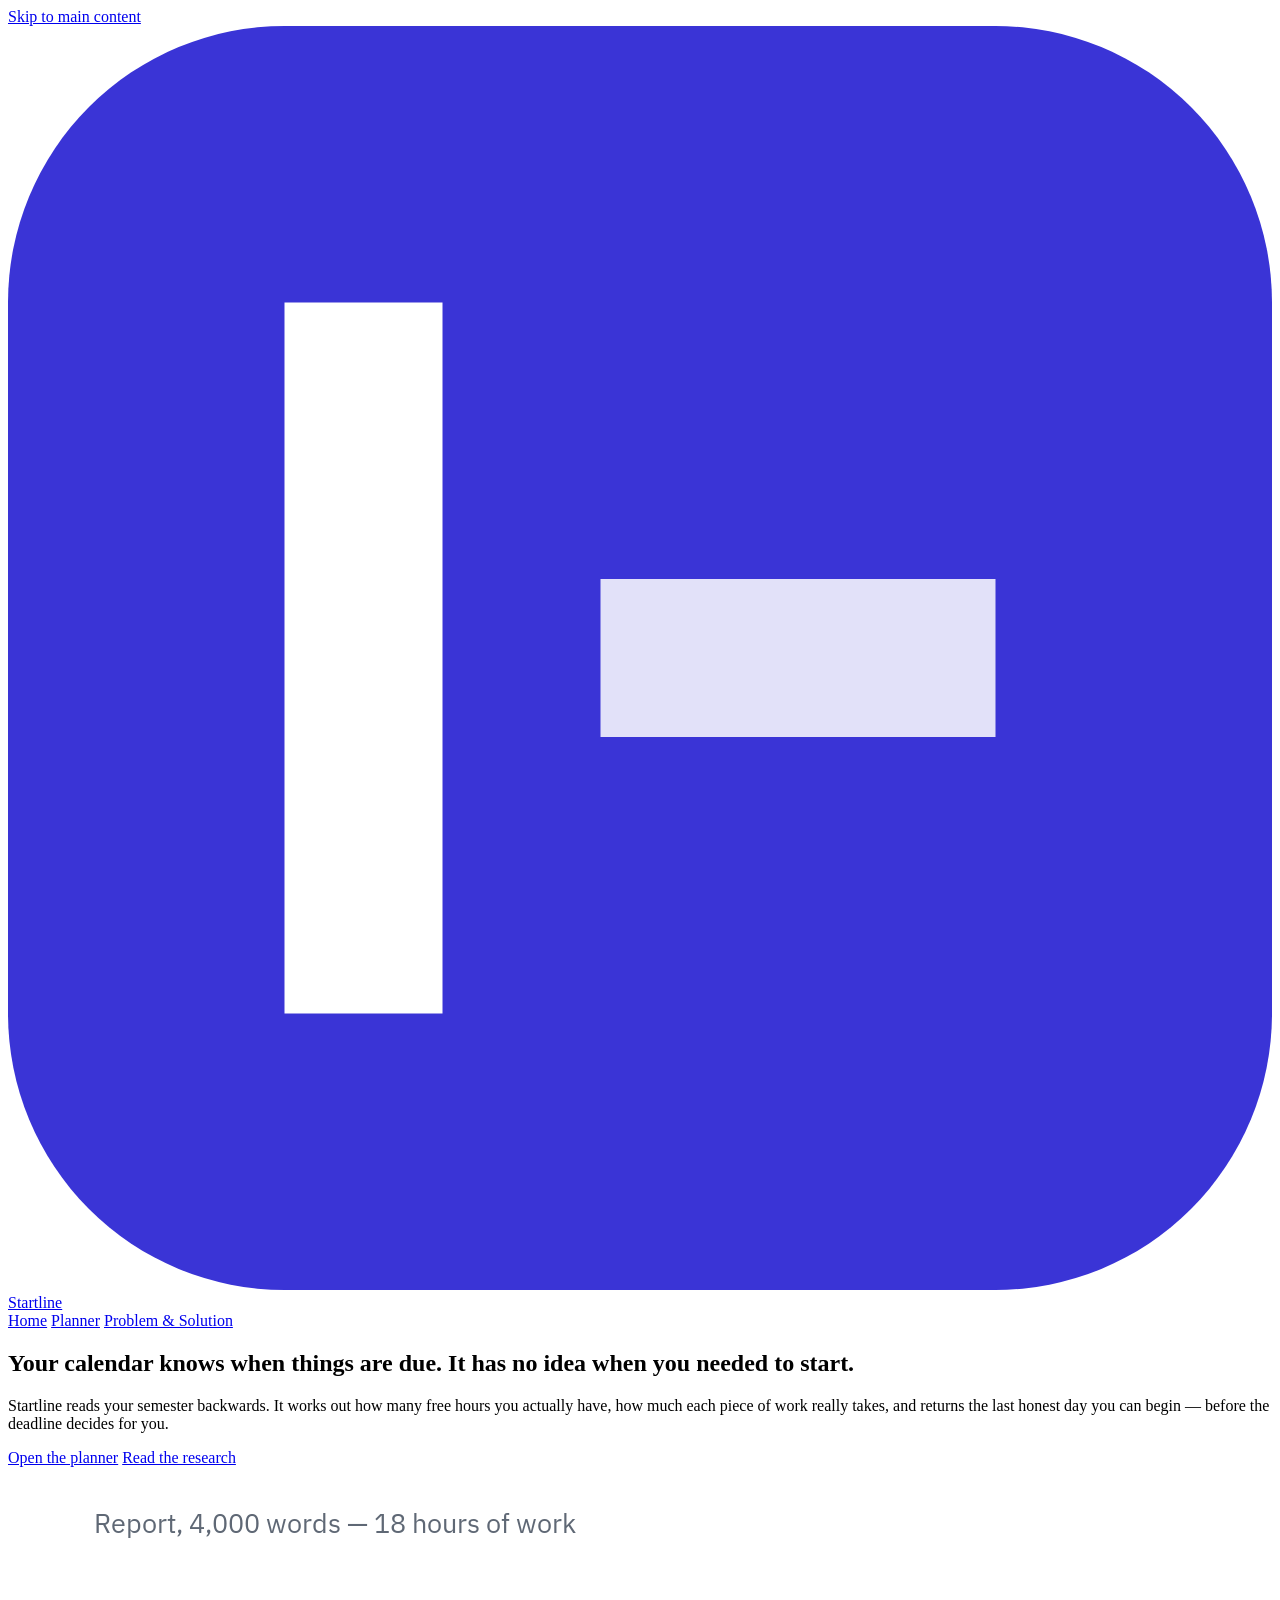
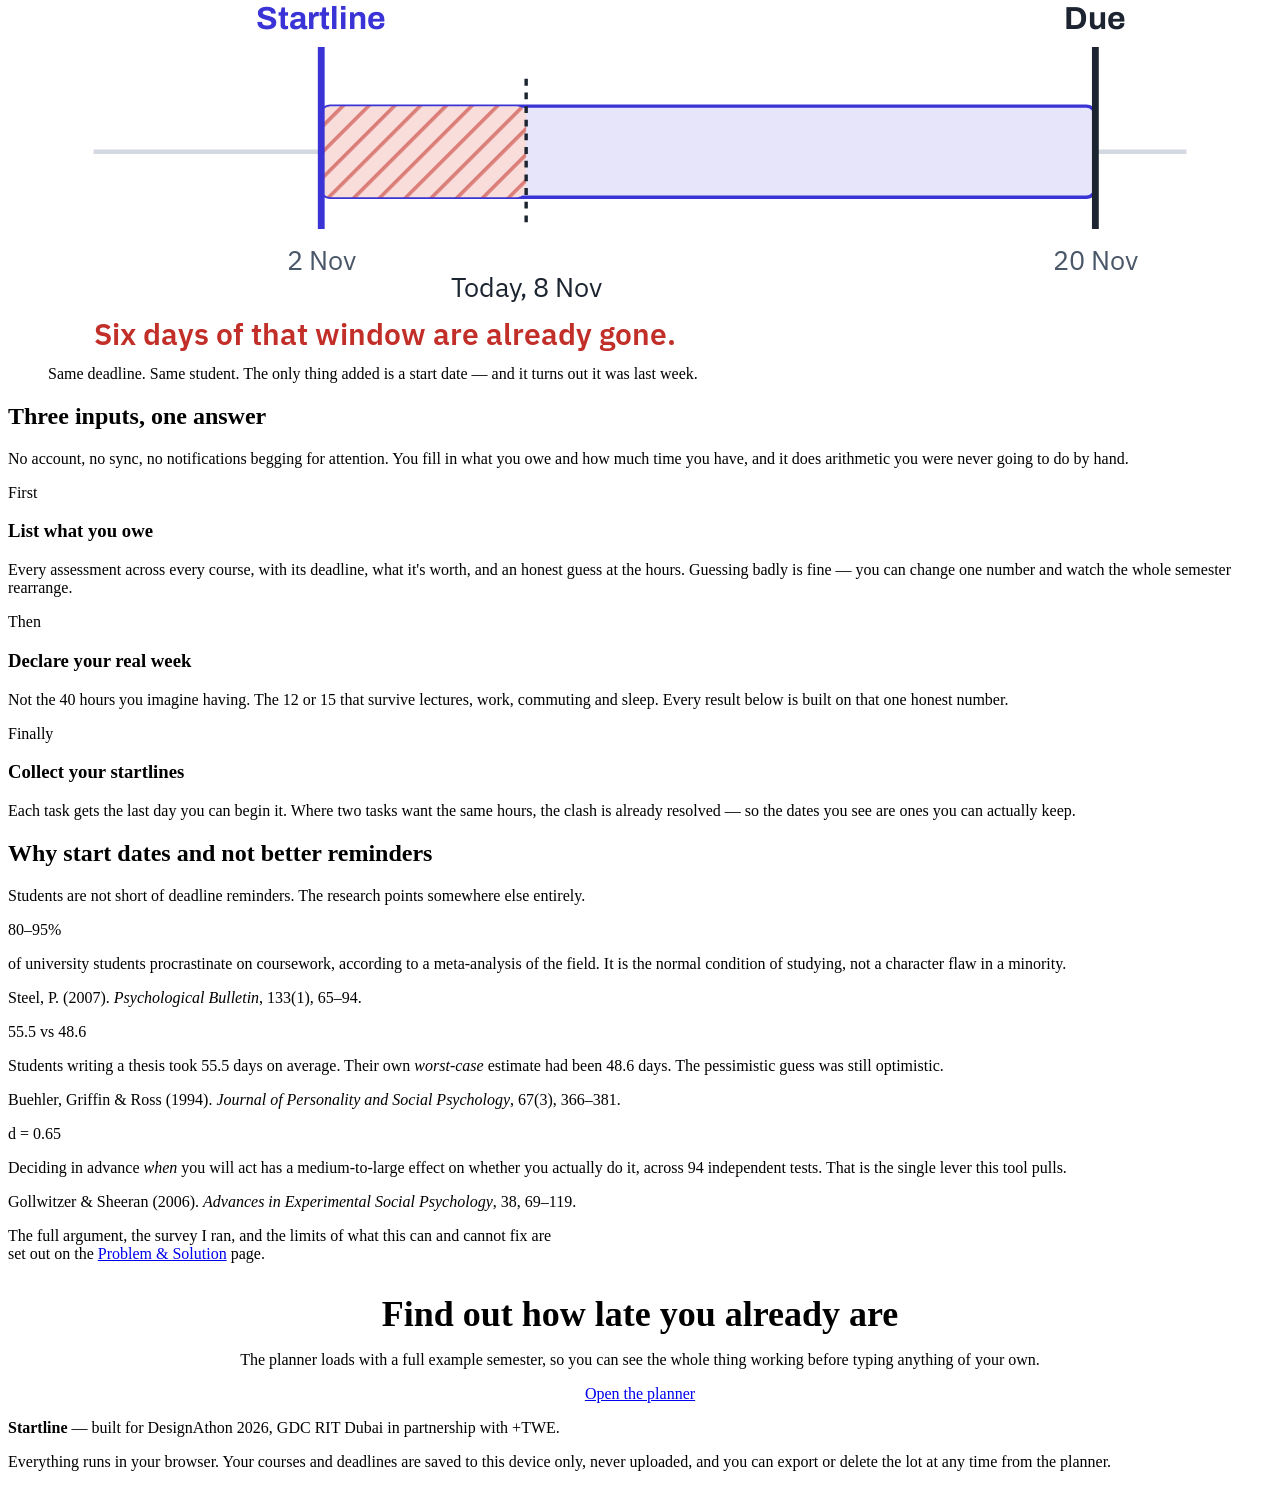
==== index.html @ d1c69fd6 "Startline: Designathon 2026 Submission" ====
<!DOCTYPE html>
<html lang="en">
<head>
<meta charset="utf-8">
<meta name="viewport" content="width=device-width, initial-scale=1">
<title>Startline — see when you need to start, not just when it's due</title>
<meta name="description" content="Startline works backwards from every deadline in your semester and tells you the last honest day you can begin each piece of work.">
<link rel="preconnect" href="https://fonts.googleapis.com">
<link rel="preconnect" href="https://fonts.gstatic.com" crossorigin>
<link href="https://fonts.googleapis.com/css2?family=Archivo:wght@600;700;800&family=IBM+Plex+Sans:wght@400;500;600&display=swap" rel="stylesheet">
<link rel="stylesheet" href="assets/styles.css">
<link rel="icon" href="data:image/svg+xml,<svg xmlns='http://www.w3.org/2000/svg' viewBox='0 0 32 32'><rect width='32' height='32' rx='7' fill='%233A34D6'/><rect x='7' y='7' width='4' height='18' fill='white'/><rect x='15' y='14' width='10' height='4' fill='white' opacity='.85'/></svg>">
</head>
<body>
<a class="skip" href="#main">Skip to main content</a>

<header class="masthead">
  <div class="wrap masthead-in">
    <a class="brand" href="index.html">
      <svg class="brand-mark" viewBox="0 0 32 32" aria-hidden="true">
        <rect width="32" height="32" rx="7" fill="#3A34D6"/>
        <rect x="7" y="7" width="4" height="18" fill="#fff"/>
        <rect x="15" y="14" width="10" height="4" fill="#fff" opacity=".85"/>
      </svg>
      Startline
    </a>
    <nav class="nav" aria-label="Main">
      <a href="index.html" aria-current="page">Home</a>
      <a href="planner.html">Planner</a>
      <a href="problem-solution.html">Problem &amp; Solution</a>
    </nav>
  </div>
</header>

<main id="main">

  <section class="hero">
    <div class="wrap hero-grid">
      <div>
        <h1>Your calendar knows when things are due. It has no idea when you needed to start.</h1>
        <p class="hero-sub">Startline reads your semester backwards. It works out how many free hours you actually have, how much each piece of work really takes, and returns the last honest day you can begin — before the deadline decides for you.</p>
        <div class="btn-row">
          <a class="btn btn-primary" href="planner.html">Open the planner</a>
          <a class="btn" href="problem-solution.html">Read the research</a>
        </div>
      </div>

      <figure class="hero-art">
        <svg viewBox="0 0 520 210" role="img" aria-labelledby="heroTitle heroDesc" style="width:100%;height:auto">
          <title id="heroTitle">A deadline with its startline marked six days in the past</title>
          <desc id="heroDesc">A 4,000 word report is due on 20 November. It needs 18 hours of work. At 7 free hours a week, the student needed to begin on 2 November. Today is 8 November, so the start date passed six days ago.</desc>

          <text x="20" y="22" font-family="IBM Plex Sans, sans-serif" font-size="12" fill="#5F6875">Report, 4,000 words — 18 hours of work</text>

          <!-- baseline -->
          <line x1="20" y1="118" x2="500" y2="118" stroke="#D3D9E0" stroke-width="2"/>

          <!-- work window -->
          <rect id="win" x="120" y="98" width="340" height="40" rx="4"
                fill="#E6E5FA" stroke="#3A34D6" stroke-width="1.5"/>
          <rect x="120" y="98" width="90" height="40" rx="4"
                fill="url(#hatch)" stroke="none"/>
          <defs>
            <pattern id="hatch" width="8" height="8" patternTransform="rotate(45)" patternUnits="userSpaceOnUse">
              <rect width="8" height="8" fill="#F8DDDB"/>
              <line x1="0" y1="0" x2="0" y2="8" stroke="#C22E28" stroke-width="3.2" opacity=".55"/>
            </pattern>
          </defs>

          <!-- startline marker -->
          <g id="startMark">
            <line x1="120" y1="72" x2="120" y2="152" stroke="#3A34D6" stroke-width="3"/>
            <text x="120" y="64" text-anchor="middle" font-family="Archivo, sans-serif" font-weight="700" font-size="14" fill="#3A34D6">Startline</text>
            <text x="120" y="170" text-anchor="middle" font-family="IBM Plex Sans, sans-serif" font-size="12" fill="#4A5768">2 Nov</text>
          </g>

          <!-- today -->
          <line x1="210" y1="86" x2="210" y2="150" stroke="#1B2430" stroke-width="1.5" stroke-dasharray="3 3"/>
          <text x="210" y="182" text-anchor="middle" font-family="IBM Plex Sans, sans-serif" font-size="12" fill="#1B2430">Today, 8 Nov</text>

          <!-- deadline -->
          <line x1="460" y1="72" x2="460" y2="152" stroke="#1B2430" stroke-width="3"/>
          <text x="460" y="64" text-anchor="middle" font-family="Archivo, sans-serif" font-weight="700" font-size="14" fill="#1B2430">Due</text>
          <text x="460" y="170" text-anchor="middle" font-family="IBM Plex Sans, sans-serif" font-size="12" fill="#4A5768">20 Nov</text>

          <!-- verdict -->
          <text x="20" y="203" font-family="IBM Plex Sans, sans-serif" font-size="13" font-weight="600" fill="#C22E28">Six days of that window are already gone.</text>
        </svg>
        <figcaption>Same deadline. Same student. The only thing added is a start date — and it turns out it was last week.</figcaption>
      </figure>
    </div>
  </section>

  <section class="section" style="background:var(--surface);border-block:1px solid var(--line)">
    <div class="wrap">
      <div class="section-head">
        <h2>Three inputs, one answer</h2>
        <p>No account, no sync, no notifications begging for attention. You fill in what you owe and how much time you have, and it does arithmetic you were never going to do by hand.</p>
      </div>
      <div class="beats">
        <div class="beat">
          <span class="beat-step">First</span>
          <h3>List what you owe</h3>
          <p>Every assessment across every course, with its deadline, what it's worth, and an honest guess at the hours. Guessing badly is fine — you can change one number and watch the whole semester rearrange.</p>
        </div>
        <div class="beat">
          <span class="beat-step">Then</span>
          <h3>Declare your real week</h3>
          <p>Not the 40 hours you imagine having. The 12 or 15 that survive lectures, work, commuting and sleep. Every result below is built on that one honest number.</p>
        </div>
        <div class="beat">
          <span class="beat-step">Finally</span>
          <h3>Collect your startlines</h3>
          <p>Each task gets the last day you can begin it. Where two tasks want the same hours, the clash is already resolved — so the dates you see are ones you can actually keep.</p>
        </div>
      </div>
    </div>
  </section>

  <section class="section">
    <div class="wrap">
      <div class="section-head">
        <h2>Why start dates and not better reminders</h2>
        <p>Students are not short of deadline reminders. The research points somewhere else entirely.</p>
      </div>
      <div class="ev">
        <div class="ev-item">
          <span class="ev-fig">80&ndash;95%</span>
          <p>of university students procrastinate on coursework, according to a meta-analysis of the field. It is the normal condition of studying, not a character flaw in a minority.</p>
          <p class="ev-src">Steel, P. (2007). <i>Psychological Bulletin</i>, 133(1), 65&ndash;94.</p>
        </div>
        <div class="ev-item">
          <span class="ev-fig">55.5 vs 48.6</span>
          <p>Students writing a thesis took 55.5 days on average. Their own <i>worst-case</i> estimate had been 48.6 days. The pessimistic guess was still optimistic.</p>
          <p class="ev-src">Buehler, Griffin &amp; Ross (1994). <i>Journal of Personality and Social Psychology</i>, 67(3), 366&ndash;381.</p>
        </div>
        <div class="ev-item">
          <span class="ev-fig">d&nbsp;=&nbsp;0.65</span>
          <p>Deciding in advance <i>when</i> you will act has a medium-to-large effect on whether you actually do it, across 94 independent tests. That is the single lever this tool pulls.</p>
          <p class="ev-src">Gollwitzer &amp; Sheeran (2006). <i>Advances in Experimental Social Psychology</i>, 38, 69&ndash;119.</p>
        </div>
      </div>
      <p class="small muted" style="margin-top:var(--sp-4);max-width:68ch">The full argument, the survey I ran, and the limits of what this can and cannot fix are set out on the <a href="problem-solution.html">Problem &amp; Solution</a> page.</p>
    </div>
  </section>

  <section class="section" style="background:var(--surface);border-top:1px solid var(--line)">
    <div class="wrap-narrow" style="text-align:center">
      <h2 style="font-size:clamp(26px,3.4vw,36px);margin-bottom:var(--sp-3)">Find out how late you already are</h2>
      <p class="muted" style="margin-inline:auto">The planner loads with a full example semester, so you can see the whole thing working before typing anything of your own.</p>
      <div class="btn-row" style="justify-content:center">
        <a class="btn btn-primary" href="planner.html">Open the planner</a>
      </div>
    </div>
  </section>

</main>

<footer class="foot">
  <div class="wrap">
    <p><strong>Startline</strong> — built for DesignAthon 2026, GDC RIT Dubai in partnership with +TWE.</p>
    <p>Everything runs in your browser. Your courses and deadlines are saved to this device only, never uploaded, and you can export or delete the lot at any time from the planner.</p>
  </div>
</footer>

<script>
  // One orchestrated motion on load: the startline slides out from under the
  // deadline to where it actually falls, so the gap is something you watch
  // open rather than something you're told about. Skipped entirely for anyone
  // who has asked for reduced motion.
  (function () {
    var reduce = window.matchMedia('(prefers-reduced-motion: reduce)');
    if (reduce.matches) return;
    var mark = document.getElementById('startMark');
    var win = document.getElementById('win');
    if (!mark || !win) return;
    mark.style.transform = 'translateX(340px)';
    win.setAttribute('width', '0');
    win.setAttribute('x', '460');
    requestAnimationFrame(function () {
      setTimeout(function () {
        mark.style.transition = 'transform 900ms cubic-bezier(.22,.7,.3,1)';
        mark.style.transform = 'translateX(0)';
        win.style.transition = 'all 900ms cubic-bezier(.22,.7,.3,1)';
        win.setAttribute('width', '340');
        win.setAttribute('x', '120');
      }, 250);
    });
  })();
</script>
</body>
</html>
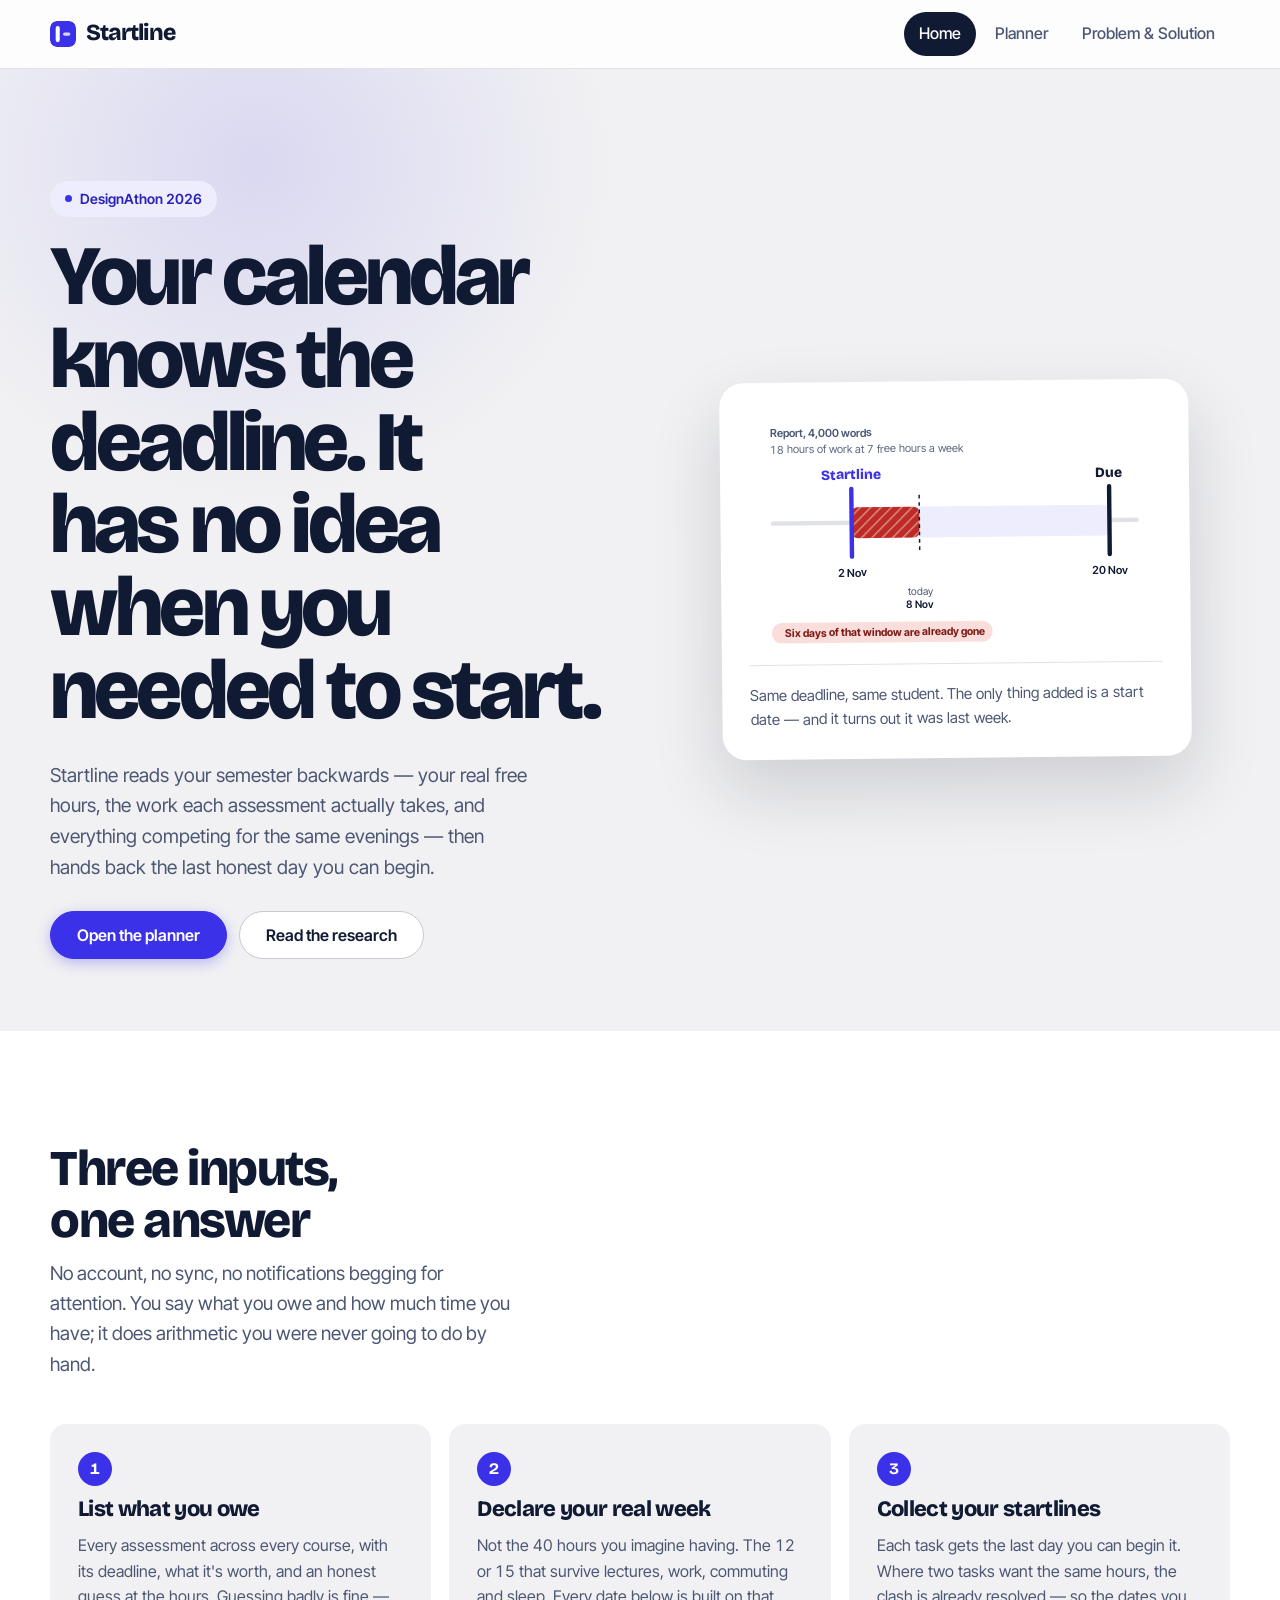
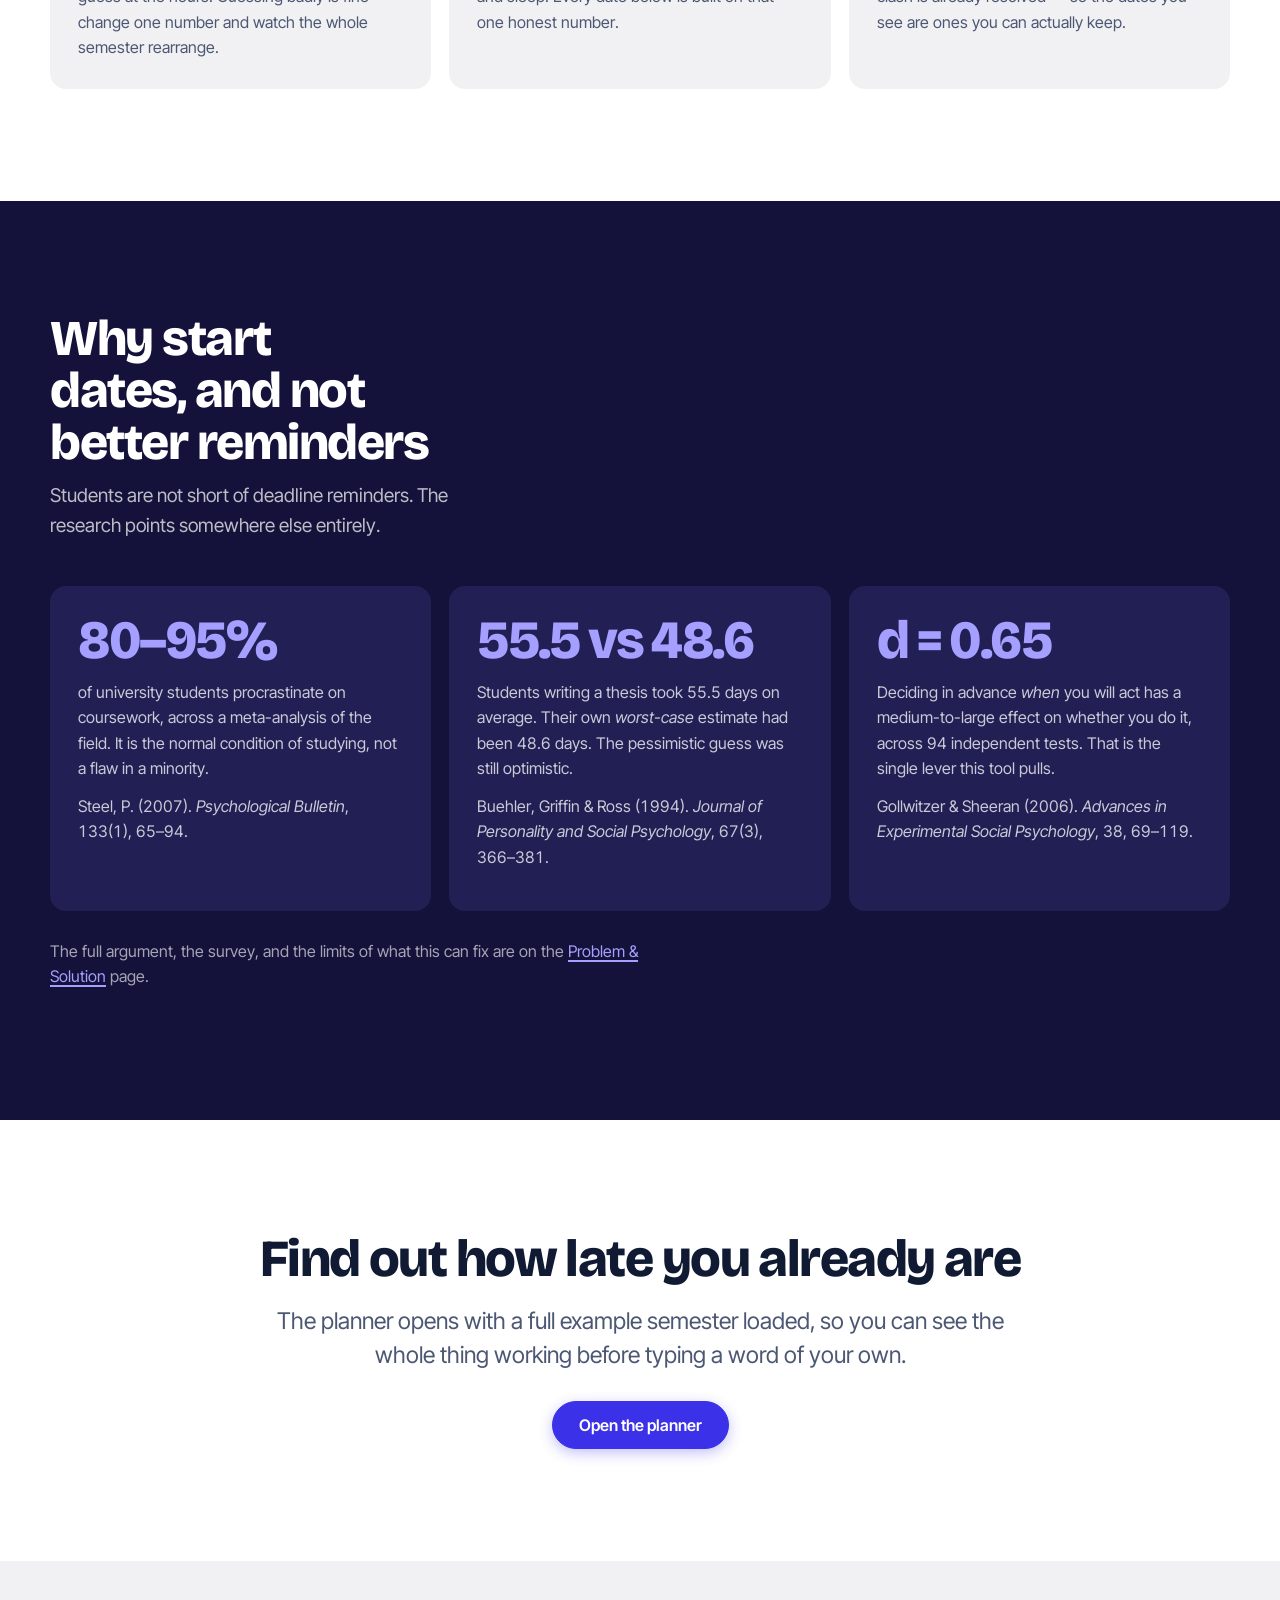
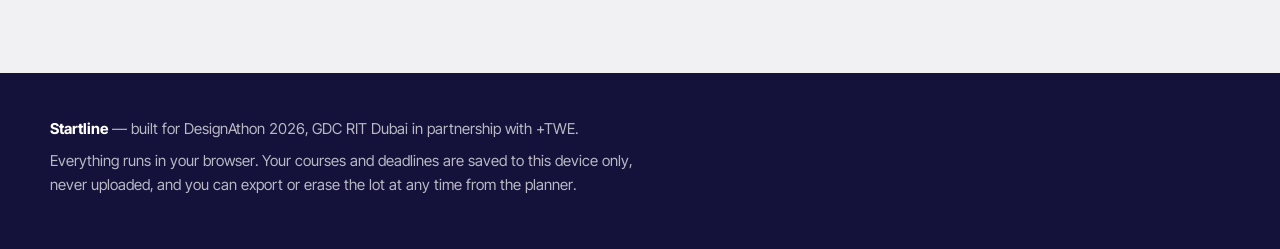
==== commit 7ad6008b: "Repush" ====
--- a/index.html
+++ b/index.html
@@ -7,9 +7,9 @@
 <meta name="description" content="Startline works backwards from every deadline in your semester and tells you the last honest day you can begin each piece of work.">
 <link rel="preconnect" href="https://fonts.googleapis.com">
 <link rel="preconnect" href="https://fonts.gstatic.com" crossorigin>
-<link href="https://fonts.googleapis.com/css2?family=Archivo:wght@600;700;800&family=IBM+Plex+Sans:wght@400;500;600&display=swap" rel="stylesheet">
+<link href="https://fonts.googleapis.com/css2?family=Bricolage+Grotesque:opsz,wght@12..96,700;12..96,800&family=Inter+Tight:wght@400;500;600;700&display=swap" rel="stylesheet">
 <link rel="stylesheet" href="assets/styles.css">
-<link rel="icon" href="data:image/svg+xml,<svg xmlns='http://www.w3.org/2000/svg' viewBox='0 0 32 32'><rect width='32' height='32' rx='7' fill='%233A34D6'/><rect x='7' y='7' width='4' height='18' fill='white'/><rect x='15' y='14' width='10' height='4' fill='white' opacity='.85'/></svg>">
+<link rel="icon" href="data:image/svg+xml,<svg xmlns='http://www.w3.org/2000/svg' viewBox='0 0 32 32'><rect width='32' height='32' rx='8' fill='%233B31E8'/><rect x='7' y='6' width='5' height='20' rx='2.5' fill='white'/><rect x='16' y='14' width='9' height='4' rx='2' fill='white' opacity='.8'/></svg>">
 </head>
 <body>
 <a class="skip" href="#main">Skip to main content</a>
@@ -18,9 +18,9 @@
   <div class="wrap masthead-in">
     <a class="brand" href="index.html">
       <svg class="brand-mark" viewBox="0 0 32 32" aria-hidden="true">
-        <rect width="32" height="32" rx="7" fill="#3A34D6"/>
-        <rect x="7" y="7" width="4" height="18" fill="#fff"/>
-        <rect x="15" y="14" width="10" height="4" fill="#fff" opacity=".85"/>
+        <rect width="32" height="32" rx="8" fill="#3B31E8"/>
+        <rect x="7" y="6" width="5" height="20" rx="2.5" fill="#fff"/>
+        <rect x="16" y="14" width="9" height="4" rx="2" fill="#fff" opacity=".8"/>
       </svg>
       Startline
     </a>
@@ -37,8 +37,9 @@
   <section class="hero">
     <div class="wrap hero-grid">
       <div>
-        <h1>Your calendar knows when things are due. It has no idea when you needed to start.</h1>
-        <p class="hero-sub">Startline reads your semester backwards. It works out how many free hours you actually have, how much each piece of work really takes, and returns the last honest day you can begin — before the deadline decides for you.</p>
+        <span class="eyebrow">DesignAthon 2026</span>
+        <h1>Your calendar knows the deadline. It has no idea when you needed to start.</h1>
+        <p class="hero-sub">Startline reads your semester backwards — your real free hours, the work each assessment actually takes, and everything competing for the same evenings — then hands back the last honest day you can begin.</p>
         <div class="btn-row">
           <a class="btn btn-primary" href="planner.html">Open the planner</a>
           <a class="btn" href="problem-solution.html">Read the research</a>
@@ -46,70 +47,66 @@
       </div>
 
       <figure class="hero-art">
-        <svg viewBox="0 0 520 210" role="img" aria-labelledby="heroTitle heroDesc" style="width:100%;height:auto">
+        <svg viewBox="0 0 560 320" role="img" aria-labelledby="heroTitle heroDesc" style="width:100%;height:auto;display:block">
           <title id="heroTitle">A deadline with its startline marked six days in the past</title>
-          <desc id="heroDesc">A 4,000 word report is due on 20 November. It needs 18 hours of work. At 7 free hours a week, the student needed to begin on 2 November. Today is 8 November, so the start date passed six days ago.</desc>
+          <desc id="heroDesc">A 4,000 word report is due on 20 November and needs 18 hours of work. At 7 free hours a week the student needed to begin on 2 November. Today is 8 November, so the start date passed six days ago.</desc>
 
-          <text x="20" y="22" font-family="IBM Plex Sans, sans-serif" font-size="12" fill="#5F6875">Report, 4,000 words — 18 hours of work</text>
-
-          <!-- baseline -->
-          <line x1="20" y1="118" x2="500" y2="118" stroke="#D3D9E0" stroke-width="2"/>
-
-          <!-- work window -->
-          <rect id="win" x="120" y="98" width="340" height="40" rx="4"
-                fill="#E6E5FA" stroke="#3A34D6" stroke-width="1.5"/>
-          <rect x="120" y="98" width="90" height="40" rx="4"
-                fill="url(#hatch)" stroke="none"/>
           <defs>
-            <pattern id="hatch" width="8" height="8" patternTransform="rotate(45)" patternUnits="userSpaceOnUse">
-              <rect width="8" height="8" fill="#F8DDDB"/>
-              <line x1="0" y1="0" x2="0" y2="8" stroke="#C22E28" stroke-width="3.2" opacity=".55"/>
+            <pattern id="hatch" width="10" height="10" patternTransform="rotate(45)" patternUnits="userSpaceOnUse">
+              <rect width="10" height="10" fill="#BE2A24"/>
+              <line x1="0" y1="0" x2="0" y2="10" stroke="#ffffff" stroke-width="4" opacity=".45"/>
             </pattern>
           </defs>
 
-          <!-- startline marker -->
+          <text x="30" y="36" font-family="Inter Tight, sans-serif" font-size="15" font-weight="600" fill="#4C5773">Report, 4,000 words</text>
+          <text x="30" y="58" font-family="Inter Tight, sans-serif" font-size="15" fill="#5C6680">18 hours of work at 7 free hours a week</text>
+
+          <rect x="30" y="150" width="500" height="6" rx="3" fill="#E0E2E8"/>
+
+          <rect id="win" x="140" y="132" width="350" height="42" rx="8" fill="#EEEDFD"/>
+          <rect id="gone" x="140" y="132" width="92" height="42" rx="8" fill="url(#hatch)"/>
+
           <g id="startMark">
-            <line x1="120" y1="72" x2="120" y2="152" stroke="#3A34D6" stroke-width="3"/>
-            <text x="120" y="64" text-anchor="middle" font-family="Archivo, sans-serif" font-weight="700" font-size="14" fill="#3A34D6">Startline</text>
-            <text x="120" y="170" text-anchor="middle" font-family="IBM Plex Sans, sans-serif" font-size="12" fill="#4A5768">2 Nov</text>
+            <rect x="137" y="104" width="6" height="98" rx="3" fill="#3B31E8"/>
+            <text x="140" y="94" text-anchor="middle" font-family="Bricolage Grotesque, sans-serif" font-weight="800" font-size="19" fill="#3B31E8">Startline</text>
+            <text x="140" y="226" text-anchor="middle" font-family="Inter Tight, sans-serif" font-size="15" font-weight="600" fill="#101A33">2 Nov</text>
           </g>
 
-          <!-- today -->
-          <line x1="210" y1="86" x2="210" y2="150" stroke="#1B2430" stroke-width="1.5" stroke-dasharray="3 3"/>
-          <text x="210" y="182" text-anchor="middle" font-family="IBM Plex Sans, sans-serif" font-size="12" fill="#1B2430">Today, 8 Nov</text>
+          <line x1="232" y1="116" x2="232" y2="196" stroke="#101A33" stroke-width="2" stroke-dasharray="5 5"/>
+          <text x="232" y="252" text-anchor="middle" font-family="Inter Tight, sans-serif" font-size="14" fill="#4C5773">today</text>
+          <text x="232" y="270" text-anchor="middle" font-family="Inter Tight, sans-serif" font-size="14" font-weight="600" fill="#101A33">8 Nov</text>
 
-          <!-- deadline -->
-          <line x1="460" y1="72" x2="460" y2="152" stroke="#1B2430" stroke-width="3"/>
-          <text x="460" y="64" text-anchor="middle" font-family="Archivo, sans-serif" font-weight="700" font-size="14" fill="#1B2430">Due</text>
-          <text x="460" y="170" text-anchor="middle" font-family="IBM Plex Sans, sans-serif" font-size="12" fill="#4A5768">20 Nov</text>
+          <rect x="487" y="104" width="6" height="98" rx="3" fill="#101A33"/>
+          <text x="490" y="94" text-anchor="middle" font-family="Bricolage Grotesque, sans-serif" font-weight="800" font-size="19" fill="#101A33">Due</text>
+          <text x="490" y="226" text-anchor="middle" font-family="Inter Tight, sans-serif" font-size="15" font-weight="600" fill="#101A33">20 Nov</text>
 
-          <!-- verdict -->
-          <text x="20" y="203" font-family="IBM Plex Sans, sans-serif" font-size="13" font-weight="600" fill="#C22E28">Six days of that window are already gone.</text>
+          <rect x="30" y="288" width="300" height="28" rx="14" fill="#FADEDC"/>
+          <text x="48" y="307" font-family="Inter Tight, sans-serif" font-size="14.5" font-weight="700" fill="#7E1C17">Six days of that window are already gone</text>
         </svg>
-        <figcaption>Same deadline. Same student. The only thing added is a start date — and it turns out it was last week.</figcaption>
+        <figcaption>Same deadline, same student. The only thing added is a start date — and it turns out it was last week.</figcaption>
       </figure>
     </div>
   </section>
 
-  <section class="section" style="background:var(--surface);border-block:1px solid var(--line)">
+  <section class="section band-white">
     <div class="wrap">
       <div class="section-head">
         <h2>Three inputs, one answer</h2>
-        <p>No account, no sync, no notifications begging for attention. You fill in what you owe and how much time you have, and it does arithmetic you were never going to do by hand.</p>
+        <p>No account, no sync, no notifications begging for attention. You say what you owe and how much time you have; it does arithmetic you were never going to do by hand.</p>
       </div>
       <div class="beats">
         <div class="beat">
-          <span class="beat-step">First</span>
+          <span class="beat-step">1</span>
           <h3>List what you owe</h3>
-          <p>Every assessment across every course, with its deadline, what it's worth, and an honest guess at the hours. Guessing badly is fine — you can change one number and watch the whole semester rearrange.</p>
+          <p>Every assessment across every course, with its deadline, what it's worth, and an honest guess at the hours. Guessing badly is fine — change one number and watch the whole semester rearrange.</p>
         </div>
         <div class="beat">
-          <span class="beat-step">Then</span>
+          <span class="beat-step">2</span>
           <h3>Declare your real week</h3>
-          <p>Not the 40 hours you imagine having. The 12 or 15 that survive lectures, work, commuting and sleep. Every result below is built on that one honest number.</p>
+          <p>Not the 40 hours you imagine having. The 12 or 15 that survive lectures, work, commuting and sleep. Every date below is built on that one honest number.</p>
         </div>
         <div class="beat">
-          <span class="beat-step">Finally</span>
+          <span class="beat-step">3</span>
           <h3>Collect your startlines</h3>
           <p>Each task gets the last day you can begin it. Where two tasks want the same hours, the clash is already resolved — so the dates you see are ones you can actually keep.</p>
         </div>
@@ -117,16 +114,16 @@
     </div>
   </section>
 
-  <section class="section">
+  <section class="section band-deep">
     <div class="wrap">
       <div class="section-head">
-        <h2>Why start dates and not better reminders</h2>
+        <h2>Why start dates, and not better reminders</h2>
         <p>Students are not short of deadline reminders. The research points somewhere else entirely.</p>
       </div>
       <div class="ev">
         <div class="ev-item">
           <span class="ev-fig">80&ndash;95%</span>
-          <p>of university students procrastinate on coursework, according to a meta-analysis of the field. It is the normal condition of studying, not a character flaw in a minority.</p>
+          <p>of university students procrastinate on coursework, across a meta-analysis of the field. It is the normal condition of studying, not a flaw in a minority.</p>
           <p class="ev-src">Steel, P. (2007). <i>Psychological Bulletin</i>, 133(1), 65&ndash;94.</p>
         </div>
         <div class="ev-item">
@@ -136,18 +133,18 @@
         </div>
         <div class="ev-item">
           <span class="ev-fig">d&nbsp;=&nbsp;0.65</span>
-          <p>Deciding in advance <i>when</i> you will act has a medium-to-large effect on whether you actually do it, across 94 independent tests. That is the single lever this tool pulls.</p>
+          <p>Deciding in advance <i>when</i> you will act has a medium-to-large effect on whether you do it, across 94 independent tests. That is the single lever this tool pulls.</p>
           <p class="ev-src">Gollwitzer &amp; Sheeran (2006). <i>Advances in Experimental Social Psychology</i>, 38, 69&ndash;119.</p>
         </div>
       </div>
-      <p class="small muted" style="margin-top:var(--sp-4);max-width:68ch">The full argument, the survey I ran, and the limits of what this can and cannot fix are set out on the <a href="problem-solution.html">Problem &amp; Solution</a> page.</p>
+      <p class="muted" style="margin-top:var(--sp-5);font-size:16px">The full argument, the survey, and the limits of what this can fix are on the <a href="problem-solution.html">Problem &amp; Solution</a> page.</p>
     </div>
   </section>
 
-  <section class="section" style="background:var(--surface);border-top:1px solid var(--line)">
+  <section class="section band-white">
     <div class="wrap-narrow" style="text-align:center">
-      <h2 style="font-size:clamp(26px,3.4vw,36px);margin-bottom:var(--sp-3)">Find out how late you already are</h2>
-      <p class="muted" style="margin-inline:auto">The planner loads with a full example semester, so you can see the whole thing working before typing anything of your own.</p>
+      <h2 style="font-size:clamp(32px,4.4vw,52px);margin-bottom:var(--sp-4)">Find out how late you already are</h2>
+      <p class="lede" style="margin-inline:auto">The planner opens with a full example semester loaded, so you can see the whole thing working before typing a word of your own.</p>
       <div class="btn-row" style="justify-content:center">
         <a class="btn btn-primary" href="planner.html">Open the planner</a>
       </div>
@@ -159,7 +156,7 @@
 <footer class="foot">
   <div class="wrap">
     <p><strong>Startline</strong> — built for DesignAthon 2026, GDC RIT Dubai in partnership with +TWE.</p>
-    <p>Everything runs in your browser. Your courses and deadlines are saved to this device only, never uploaded, and you can export or delete the lot at any time from the planner.</p>
+    <p>Everything runs in your browser. Your courses and deadlines are saved to this device only, never uploaded, and you can export or erase the lot at any time from the planner.</p>
   </div>
 </footer>
 
@@ -169,22 +166,28 @@
   // open rather than something you're told about. Skipped entirely for anyone
   // who has asked for reduced motion.
   (function () {
-    var reduce = window.matchMedia('(prefers-reduced-motion: reduce)');
-    if (reduce.matches) return;
+    if (window.matchMedia('(prefers-reduced-motion: reduce)').matches) return;
     var mark = document.getElementById('startMark');
     var win = document.getElementById('win');
-    if (!mark || !win) return;
-    mark.style.transform = 'translateX(340px)';
-    win.setAttribute('width', '0');
-    win.setAttribute('x', '460');
+    var gone = document.getElementById('gone');
+    if (!mark || !win || !gone) return;
+
+    var ease = 'cubic-bezier(.22,.72,.24,1)';
+    mark.style.transform = 'translateX(350px)';
+    win.setAttribute('width', '0'); win.setAttribute('x', '490');
+    gone.style.opacity = '0';
+
     requestAnimationFrame(function () {
       setTimeout(function () {
-        mark.style.transition = 'transform 900ms cubic-bezier(.22,.7,.3,1)';
+        mark.style.transition = 'transform 1000ms ' + ease;
         mark.style.transform = 'translateX(0)';
-        win.style.transition = 'all 900ms cubic-bezier(.22,.7,.3,1)';
-        win.setAttribute('width', '340');
-        win.setAttribute('x', '120');
-      }, 250);
+        win.style.transition = 'all 1000ms ' + ease;
+        win.setAttribute('width', '350'); win.setAttribute('x', '140');
+        setTimeout(function () {
+          gone.style.transition = 'opacity 450ms ease';
+          gone.style.opacity = '1';
+        }, 780);
+      }, 280);
     });
   })();
 </script>
--- a/assets/styles.css
+++ b/assets/styles.css
@@ -0,0 +1,460 @@
+/* Startline — stylesheet, second pass.
+   The first version was too timid: hairline borders everywhere, small type,
+   everything the same grey. This one commits — big display type, real depth,
+   and one saturated colour that only ever means "this is about starting". */
+
+:root {
+  --canvas:   #F1F1F3;
+  --surface:  #FFFFFF;
+  --sunken:   #E9EAEE;
+  --deep:     #14123A;
+  --deep-2:   #221F55;
+
+  --ink:      #101A33;
+  --ink-2:    #4C5773;
+  --ink-3:    #5C6680;
+  --line:     #E0E2E8;
+  --line-2:   #C6CAD4;
+
+  --brand:    #3B31E8;
+  --brand-dk: #2B23B8;
+  --brand-lt: #EEEDFD;
+
+  --light:  #14724E;  --light-t:  #DCEFE6;
+  --steady: #8A6A00;  --steady-t: #F6EBC8;
+  --full:   #A64B0C;  --full-t:   #FAE3D3;
+  --over:   #BE2A24;  --over-t:   #FADEDC;
+  --severe: #7E1C17;  --severe-t: #F0C8C5;
+  --clear:  #8A93A6;  --clear-t:  #E9EAEE;
+
+  --r-sm: 4px; --r-md: 10px; --r-lg: 16px; --r-xl: 24px;
+
+  --sp-1:4px; --sp-2:8px; --sp-3:12px; --sp-4:18px;
+  --sp-5:28px; --sp-6:44px; --sp-7:72px; --sp-8:112px;
+
+  --display: 'Bricolage Grotesque', 'Archivo', Helvetica, sans-serif;
+  --body: 'Inter Tight', system-ui, -apple-system, 'Segoe UI', sans-serif;
+
+  --sh-1: 0 1px 2px rgba(16,26,51,.05), 0 4px 12px rgba(16,26,51,.05);
+  --sh-2: 0 2px 4px rgba(16,26,51,.05), 0 14px 36px rgba(16,26,51,.09);
+  --sh-3: 0 30px 70px rgba(16,26,51,.16);
+}
+
+*, *::before, *::after { box-sizing: border-box; }
+html { -webkit-text-size-adjust: 100%; scroll-behavior: smooth; }
+
+body {
+  margin: 0;
+  background: var(--canvas);
+  color: var(--ink);
+  font-family: var(--body);
+  font-size: 17px;
+  line-height: 1.6;
+  font-variant-numeric: tabular-nums;
+  -webkit-font-smoothing: antialiased;
+}
+
+h1, h2, h3, h4 {
+  font-family: var(--display);
+  font-weight: 800;
+  letter-spacing: -0.03em;
+  line-height: 1.04;
+  margin: 0;
+  text-wrap: balance;
+}
+
+p { margin: 0 0 var(--sp-4); max-width: 66ch; }
+a { color: var(--brand-dk); text-underline-offset: 3px; text-decoration-thickness: 1.5px; }
+a:hover { color: var(--brand); }
+
+:focus-visible { outline: 3px solid var(--brand); outline-offset: 3px; border-radius: var(--r-sm); }
+
+.skip {
+  position: absolute; left: -9999px; top: 0; z-index: 100;
+  background: var(--deep); color: #fff; padding: var(--sp-3) var(--sp-5);
+  border-radius: 0 0 var(--r-md) 0; font-weight: 600;
+}
+.skip:focus { left: 0; }
+
+.wrap { width: min(1180px, 100% - 48px); margin-inline: auto; }
+.wrap-narrow { width: min(780px, 100% - 48px); margin-inline: auto; }
+
+/* ---------------- masthead ---------------- */
+
+.masthead {
+  position: sticky; top: 0; z-index: 40;
+  background: rgba(255,255,255,.82);
+  backdrop-filter: saturate(180%) blur(14px);
+  -webkit-backdrop-filter: saturate(180%) blur(14px);
+  border-bottom: 1px solid var(--line);
+}
+.masthead-in {
+  display: flex; align-items: center; justify-content: space-between;
+  gap: var(--sp-4); padding: var(--sp-3) 0; flex-wrap: wrap;
+}
+.brand {
+  font-family: var(--display); font-weight: 800; font-size: 23px;
+  letter-spacing: -0.04em; color: var(--ink); text-decoration: none;
+  display: inline-flex; align-items: center; gap: 10px;
+}
+.brand-mark { width: 26px; height: 26px; flex: none; border-radius: 7px; }
+
+.nav { display: flex; gap: var(--sp-1); flex-wrap: wrap; }
+.nav a {
+  padding: 9px 15px; border-radius: 100px; font-size: 16px; font-weight: 500;
+  text-decoration: none; color: var(--ink-2); transition: background .15s, color .15s;
+}
+.nav a:hover { background: var(--sunken); color: var(--ink); }
+.nav a[aria-current="page"] { background: var(--ink); color: #fff; }
+
+/* ---------------- buttons ---------------- */
+
+.btn {
+  display: inline-flex; align-items: center; justify-content: center; gap: var(--sp-2);
+  font: inherit; font-weight: 600; font-size: 16px; line-height: 1;
+  padding: 15px 26px; border-radius: 100px; border: 1.5px solid var(--line-2);
+  background: var(--surface); color: var(--ink);
+  cursor: pointer; text-decoration: none;
+  transition: transform .12s ease, box-shadow .18s ease, background .15s;
+}
+.btn:hover { background: var(--sunken); transform: translateY(-1px); }
+.btn:active { transform: translateY(0); }
+
+.btn-primary {
+  background: var(--brand); color: #fff; border-color: var(--brand);
+  box-shadow: 0 4px 14px rgba(59,49,232,.3);
+}
+.btn-primary:hover { background: var(--brand-dk); color: #fff; box-shadow: 0 8px 24px rgba(59,49,232,.36); }
+
+.btn-danger { color: var(--over); border-color: var(--line-2); }
+.btn-danger:hover { background: var(--over-t); }
+
+.btn-sm { padding: 8px 14px; font-size: 14px; border-width: 1px; }
+.btn:disabled { opacity: .45; cursor: not-allowed; transform: none; }
+.btn-row { display: flex; gap: var(--sp-3); flex-wrap: wrap; margin-top: var(--sp-5); }
+
+/* ---------------- hero ---------------- */
+
+.hero { padding: var(--sp-8) 0 var(--sp-7); position: relative; overflow: hidden; }
+.hero::before {
+  content: ''; position: absolute; inset: -40% 40% 40% -20%;
+  background: radial-gradient(closest-side, rgba(59,49,232,.13), transparent 70%);
+  pointer-events: none;
+}
+.hero-grid {
+  display: grid; grid-template-columns: 1.02fr 1fr;
+  gap: var(--sp-7); align-items: center; position: relative;
+}
+.hero h1 {
+  font-size: clamp(46px, 6.6vw, 86px);
+  letter-spacing: -0.045em; line-height: .98;
+  margin-bottom: var(--sp-5);
+}
+.hero-sub { font-size: clamp(18px, 1.5vw, 21px); color: var(--ink-2); max-width: 44ch; }
+
+.eyebrow {
+  display: inline-flex; align-items: center; gap: 8px;
+  background: var(--brand-lt); color: var(--brand-dk);
+  padding: 7px 15px; border-radius: 100px;
+  font-size: 14px; font-weight: 600; margin-bottom: var(--sp-4);
+}
+.eyebrow::before { content: ''; width: 7px; height: 7px; border-radius: 50%; background: var(--brand); }
+
+.hero-art {
+  background: var(--surface); border-radius: var(--r-xl);
+  padding: var(--sp-5); box-shadow: var(--sh-3);
+  transform: rotate(-.6deg);
+}
+.hero-art figcaption {
+  font-size: 15px; color: var(--ink-2); margin-top: var(--sp-4);
+  border-top: 1px solid var(--line); padding-top: var(--sp-4);
+}
+
+/* ---------------- sections ---------------- */
+
+.section { padding: var(--sp-8) 0; }
+.band-white { background: var(--surface); }
+.band-deep { background: var(--deep); color: #fff; }
+.band-deep h2, .band-deep h3 { color: #fff; }
+.band-deep p { color: rgba(255,255,255,.76); }
+.band-deep .muted { color: rgba(255,255,255,.62); }
+.band-deep a { color: #A5A0FF; }
+
+.section-head { margin-bottom: var(--sp-6); max-width: 46ch; }
+.section-head h2 { font-size: clamp(32px, 4vw, 50px); margin-bottom: var(--sp-3); }
+.section-head p { color: var(--ink-2); font-size: 19px; }
+.band-deep .section-head p { color: rgba(255,255,255,.72); }
+
+.lede { font-size: clamp(19px, 2vw, 23px); color: var(--ink-2); line-height: 1.5; }
+.rule { border: 0; border-top: 1px solid var(--line); margin: var(--sp-6) 0; }
+
+/* ---------------- three beats ---------------- */
+
+.beats { display: grid; grid-template-columns: repeat(3, 1fr); gap: var(--sp-4); }
+.beat {
+  background: var(--canvas); border-radius: var(--r-lg);
+  padding: var(--sp-5); display: flex; flex-direction: column; gap: var(--sp-3);
+}
+.band-deep .beat { background: var(--deep-2); }
+.beat-step {
+  width: 34px; height: 34px; border-radius: 50%;
+  background: var(--brand); color: #fff;
+  font-family: var(--display); font-weight: 700; font-size: 16px;
+  display: grid; place-items: center;
+}
+.beat h3 { font-size: 22px; }
+.beat p { font-size: 16px; color: var(--ink-2); margin: 0; }
+.band-deep .beat p { color: rgba(255,255,255,.72); }
+
+/* ---------------- evidence ---------------- */
+
+.ev { display: grid; grid-template-columns: repeat(3, 1fr); gap: var(--sp-4); }
+.ev-item {
+  background: var(--surface); border-radius: var(--r-lg);
+  padding: var(--sp-5); box-shadow: var(--sh-1);
+  display: flex; flex-direction: column;
+}
+.band-deep .ev-item { background: var(--deep-2); box-shadow: none; }
+.ev-fig {
+  font-family: var(--display); font-weight: 800;
+  font-size: clamp(38px, 4.2vw, 56px); line-height: 1;
+  letter-spacing: -0.045em; color: var(--brand);
+  display: block; margin-bottom: var(--sp-3);
+}
+.band-deep .ev-fig { color: #A5A0FF; }
+.ev-item p { font-size: 16px; color: var(--ink-2); margin: 0 0 var(--sp-3); }
+.band-deep .ev-item p { color: rgba(255,255,255,.76); }
+.ev-src { font-size: 13.5px; color: var(--ink-3); margin-top: auto; }
+.band-deep .ev-src { color: rgba(255,255,255,.55); }
+
+/* ---------------- planner shell ---------------- */
+
+.planner { padding: var(--sp-6) 0 var(--sp-8); }
+.planner-head { margin-bottom: var(--sp-5); }
+.planner-head h1 { font-size: clamp(32px, 4vw, 46px); }
+.planner-grid { display: grid; grid-template-columns: 348px 1fr; gap: var(--sp-5); align-items: start; }
+.rail { position: sticky; top: 84px; }
+.stack { display: flex; flex-direction: column; gap: var(--sp-4); }
+
+.panel {
+  background: var(--surface); border-radius: var(--r-lg);
+  padding: var(--sp-5); box-shadow: var(--sh-1);
+}
+.panel h2 { font-size: 20px; margin-bottom: var(--sp-4); }
+.panel h3 { font-size: 17px; margin-bottom: var(--sp-2); }
+
+/* ---------------- forms ---------------- */
+
+.field { margin-bottom: var(--sp-4); }
+.field label { display: block; font-size: 14px; font-weight: 600; color: var(--ink-2); margin-bottom: 7px; }
+.field input, .field select, .field textarea {
+  width: 100%; font: inherit; font-size: 16px;
+  padding: 12px 14px; border: 1.5px solid var(--line-2);
+  border-radius: var(--r-md); background: var(--surface); color: var(--ink);
+  transition: border-color .15s, box-shadow .15s;
+}
+.field input:hover, .field select:hover { border-color: var(--ink-3); }
+.field input:focus, .field select:focus {
+  border-color: var(--brand); box-shadow: 0 0 0 4px rgba(59,49,232,.14); outline: none;
+}
+.field-row { display: grid; grid-template-columns: 1fr 1fr; gap: var(--sp-3); }
+.hint { font-size: 13.5px; color: var(--ink-3); margin: 6px 0 0; line-height: 1.45; }
+.field-error { font-size: 14px; color: var(--over); margin: 7px 0 0; font-weight: 600; }
+.invalid input, .invalid select { border-color: var(--over); }
+.invalid input:focus, .invalid select:focus { box-shadow: 0 0 0 4px rgba(190,42,36,.15); }
+
+/* ---------------- verdict ---------------- */
+
+.alert { border-radius: var(--r-lg); padding: var(--sp-5); display: flex; gap: var(--sp-4); align-items: flex-start; }
+.alert h2 { font-size: clamp(22px, 2.4vw, 30px); margin-bottom: var(--sp-2); }
+.alert p { margin: 0; font-size: 17px; }
+.alert-over { background: var(--over-t); box-shadow: inset 0 0 0 1.5px rgba(190,42,36,.3); }
+.alert-over h2 { color: var(--severe); }
+.alert-ok { background: var(--light-t); box-shadow: inset 0 0 0 1.5px rgba(20,114,78,.28); }
+.alert-ok h2 { color: var(--light); }
+.alert-idle { background: var(--surface); box-shadow: var(--sh-1); }
+.alert-icon { flex: none; margin-top: 5px; }
+
+/* ---------------- kpis ---------------- */
+
+.kpis { display: grid; grid-template-columns: repeat(4, 1fr); gap: var(--sp-3); }
+.kpi { background: var(--surface); border-radius: var(--r-lg); padding: var(--sp-4) var(--sp-5); box-shadow: var(--sh-1); }
+.kpi-num {
+  font-family: var(--display); font-weight: 800; font-size: clamp(28px, 3vw, 40px);
+  letter-spacing: -0.04em; line-height: 1.05; display: block; margin-bottom: 4px;
+}
+.kpi-lab { font-size: 13.5px; color: var(--ink-2); line-height: 1.35; display: block; }
+
+/* ---------------- lists ---------------- */
+
+.tasklist { list-style: none; margin: 0; padding: 0; }
+.taskrow {
+  display: grid; grid-template-columns: 28px 1fr auto;
+  gap: var(--sp-3); align-items: start;
+  padding: var(--sp-4) 0; border-top: 1px solid var(--line);
+}
+.taskrow:first-child { border-top: 0; padding-top: 0; }
+.taskrow.is-behind {
+  background: linear-gradient(90deg, var(--over-t), transparent 65%);
+  border-radius: var(--r-md);
+  padding-inline: var(--sp-3); margin-inline: calc(var(--sp-3) * -1);
+}
+.taskrow.is-done .task-title { text-decoration: line-through; color: var(--ink-3); }
+
+.task-check { width: 19px; height: 19px; margin-top: 3px; accent-color: var(--brand); cursor: pointer; }
+.task-title { font-weight: 600; font-size: 16.5px; line-height: 1.35; }
+.task-meta { font-size: 14px; color: var(--ink-2); margin-top: 3px; line-height: 1.45; }
+.task-actions { display: flex; gap: 6px; }
+
+.course-dot { display: inline-block; width: 10px; height: 10px; border-radius: 3px; margin-right: 8px; vertical-align: baseline; }
+
+.pill { display: inline-block; font-size: 13px; font-weight: 700; padding: 5px 12px; border-radius: 100px; white-space: nowrap; }
+.pill-behind { background: var(--over); color: #fff; }
+.pill-soon   { background: var(--full-t); color: #7A3608; }
+.pill-ok     { background: var(--light-t); color: var(--light); }
+
+/* ---------------- week chart ---------------- */
+
+.chart-scroll { overflow-x: auto; padding-bottom: var(--sp-3); }
+.weekchart { display: flex; gap: 8px; align-items: flex-start; min-width: 100%; padding-top: 26px; }
+.weekcol {
+  flex: 1 1 0; min-width: 42px;
+  display: flex; flex-direction: column; align-items: stretch;
+  background: none; border: 0; padding: 0; cursor: pointer; font: inherit; color: inherit;
+  border-radius: var(--r-sm);
+}
+.weekcol-bars { height: 190px; display: flex; flex-direction: column; justify-content: flex-end; position: relative; }
+.weekcap { position: absolute; left: -4px; right: -4px; border-top: 2px dashed var(--ink-3); pointer-events: none; }
+
+.weekcol:hover .weekbar { filter: brightness(.94); }
+.weekcol[aria-pressed="true"] { outline: 3px solid var(--brand); outline-offset: 3px; }
+
+.weekbar { border-radius: 6px 6px 0 0; min-height: 3px; transition: height .2s ease; }
+.weekbar-clear  { background: var(--clear-t); }
+.weekbar-light  { background: #7EC9A8; }
+.weekbar-steady { background: #E8C766; }
+.weekbar-full   { background: #F0A268; }
+.weekbar-over   { background: #E8756E; }
+.weekbar-severe { background: #D4534B; }
+
+.weekbar-excess {
+  background-color: var(--over);
+  background-image: repeating-linear-gradient(45deg, rgba(255,255,255,.42) 0 4px, transparent 4px 9px);
+  border-radius: 6px 6px 0 0;
+}
+.weeklabel { font-size: 12px; color: var(--ink-3); margin-top: 8px; text-align: center; line-height: 1.3; }
+.weekcol.is-now .weeklabel { color: var(--brand); font-weight: 700; }
+
+.legend { display: flex; gap: var(--sp-4); flex-wrap: wrap; font-size: 14px; color: var(--ink-2); margin-top: var(--sp-4); }
+.legend-item { display: inline-flex; align-items: center; gap: 7px; }
+.legend-swatch { width: 15px; height: 15px; border-radius: 4px; }
+
+/* ---------------- timeline ---------------- */
+
+.timeline { display: flex; flex-direction: column; gap: 9px; min-width: 660px; }
+.tl-row { display: grid; grid-template-columns: 210px 1fr; gap: var(--sp-4); align-items: center; }
+.tl-name { font-size: 14px; overflow: hidden; text-overflow: ellipsis; white-space: nowrap; }
+.tl-track { position: relative; height: 30px; background: var(--sunken); border-radius: 8px; overflow: hidden; }
+.tl-bar { position: absolute; top: 5px; height: 20px; border-radius: 6px; }
+.tl-bar-normal { background: var(--brand); opacity: .85; }
+.tl-bar-behind {
+  background-color: var(--over);
+  background-image: repeating-linear-gradient(45deg, rgba(255,255,255,.4) 0 4px, transparent 4px 9px);
+}
+.tl-due { position: absolute; top: 0; width: 3px; height: 100%; background: var(--ink); }
+.tl-now { position: absolute; top: 0; width: 2px; height: 100%; background: var(--ink-3); }
+.tl-axis { display: grid; grid-template-columns: 210px 1fr; gap: var(--sp-4); font-size: 12px; color: var(--ink-3); margin-top: 6px; }
+.tl-axis-marks { display: flex; justify-content: space-between; }
+
+/* ---------------- table ---------------- */
+
+.datatable { width: 100%; border-collapse: collapse; font-size: 15px; }
+.datatable th, .datatable td { text-align: left; padding: 11px 14px; border-bottom: 1px solid var(--line); }
+.datatable th { font-weight: 600; color: var(--ink-2); font-size: 13.5px; }
+.datatable tbody tr:hover { background: var(--canvas); }
+.datatable .num { text-align: right; }
+
+/* ---------------- misc ---------------- */
+
+.muted { color: var(--ink-2); }
+.small { font-size: 14.5px; }
+
+.empty { text-align: center; padding: var(--sp-7) var(--sp-4); color: var(--ink-2); background: var(--canvas); border-radius: var(--r-lg); }
+.empty h3 { margin-bottom: var(--sp-2); font-size: 20px; color: var(--ink); }
+
+.sr-only {
+  position: absolute; width: 1px; height: 1px; padding: 0; margin: -1px;
+  overflow: hidden; clip: rect(0 0 0 0); white-space: nowrap; border: 0;
+}
+
+.toast {
+  position: fixed; left: 50%; transform: translateX(-50%); bottom: 28px;
+  background: var(--deep); color: #fff; padding: 15px var(--sp-5);
+  border-radius: 100px; font-size: 16px; font-weight: 500;
+  z-index: 80; box-shadow: var(--sh-2);
+}
+
+.foot { background: var(--deep); color: rgba(255,255,255,.7); margin-top: var(--sp-8); padding: var(--sp-6) 0; font-size: 15px; }
+.foot p { max-width: 68ch; margin-bottom: var(--sp-2); }
+.foot strong { color: #fff; }
+
+/* ---------------- prose ---------------- */
+
+.prose h2 { font-size: clamp(28px, 3.4vw, 40px); margin: var(--sp-7) 0 var(--sp-4); }
+.prose h3 { font-size: 21px; margin: var(--sp-5) 0 var(--sp-3); }
+.prose ul, .prose ol { max-width: 66ch; padding-left: 24px; }
+.prose li { margin-bottom: var(--sp-3); }
+.prose blockquote {
+  margin: var(--sp-5) 0; padding: var(--sp-5);
+  background: var(--brand-lt); border-radius: var(--r-lg);
+  font-size: 19px; line-height: 1.5;
+}
+.prose blockquote p:last-child { margin-bottom: 0; }
+.refs { font-size: 15px; color: var(--ink-2); }
+.refs li { margin-bottom: var(--sp-3); }
+
+.toc { background: var(--surface); border-radius: var(--r-lg); padding: var(--sp-5); box-shadow: var(--sh-1); }
+.toc ol { margin: 0; padding-left: 22px; }
+.toc li { margin-bottom: 6px; }
+
+/* ---------------- responsive ---------------- */
+
+@media (max-width: 1000px) {
+  .planner-grid { grid-template-columns: 1fr; }
+  .rail { position: static; }
+  .hero-grid { grid-template-columns: 1fr; gap: var(--sp-6); }
+  .hero-art { transform: none; }
+  .beats, .ev { grid-template-columns: 1fr; }
+  .kpis { grid-template-columns: repeat(2, 1fr); }
+}
+
+@media (max-width: 640px) {
+  body { font-size: 16px; }
+  .wrap, .wrap-narrow { width: calc(100% - 32px); }
+  .hero { padding: var(--sp-6) 0 var(--sp-5); }
+  .section { padding: var(--sp-7) 0; }
+  .panel { padding: var(--sp-4); }
+  .nav a { padding: 7px 12px; font-size: 15px; }
+  .btn { padding: 13px 20px; font-size: 15px; }
+  .taskrow { grid-template-columns: 28px 1fr; }
+  .task-actions { grid-column: 2; margin-top: var(--sp-2); }
+  .field-row { grid-template-columns: 1fr; }
+  .tl-row, .tl-axis { grid-template-columns: 130px 1fr; }
+  .timeline { min-width: 540px; }
+  .weekcol-bars { height: 150px; }
+}
+
+@media (prefers-reduced-motion: reduce) {
+  html { scroll-behavior: auto; }
+  *, *::before, *::after {
+    animation-duration: .001ms !important; animation-iteration-count: 1 !important;
+    transition-duration: .001ms !important;
+  }
+  .btn:hover { transform: none; }
+}
+
+@media print {
+  .masthead, .btn, .rail, .foot { display: none !important; }
+  body { background: #fff; }
+  .panel { box-shadow: none; border: 1px solid #999; break-inside: avoid; }
+}
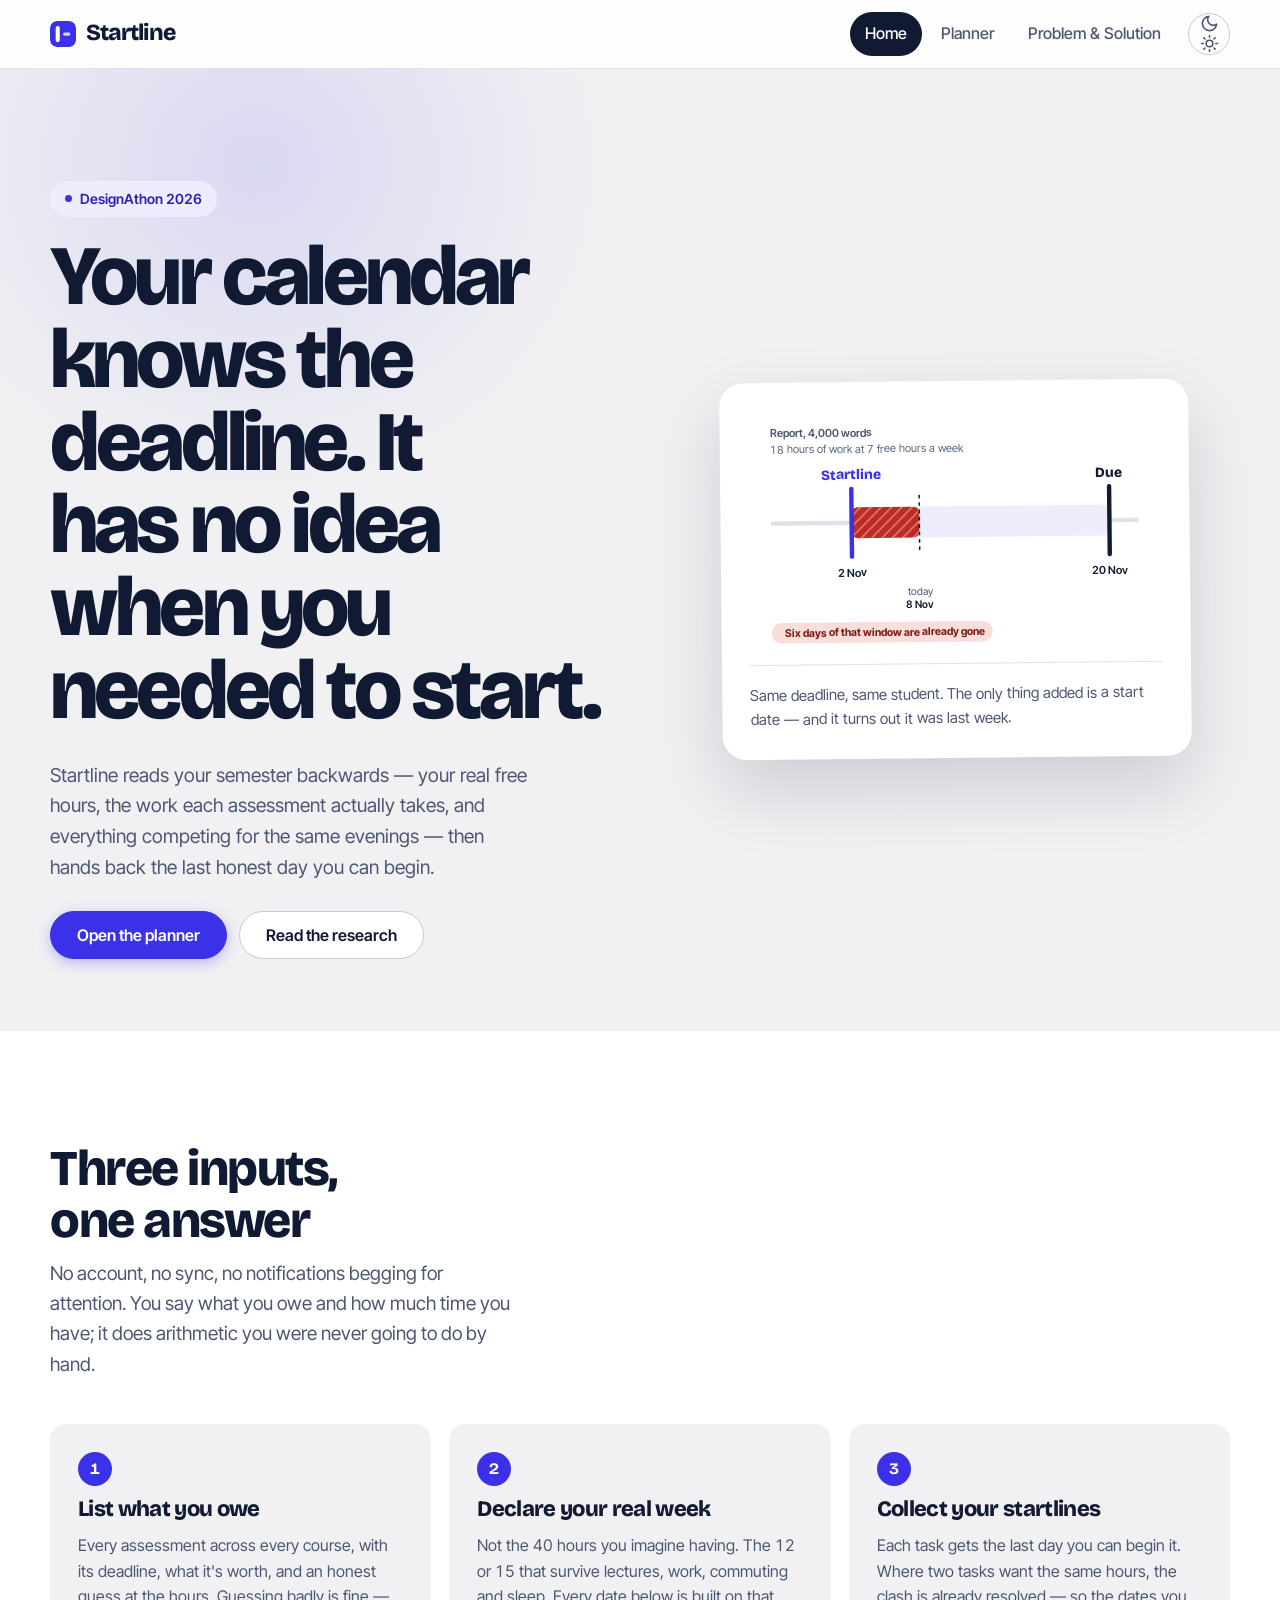
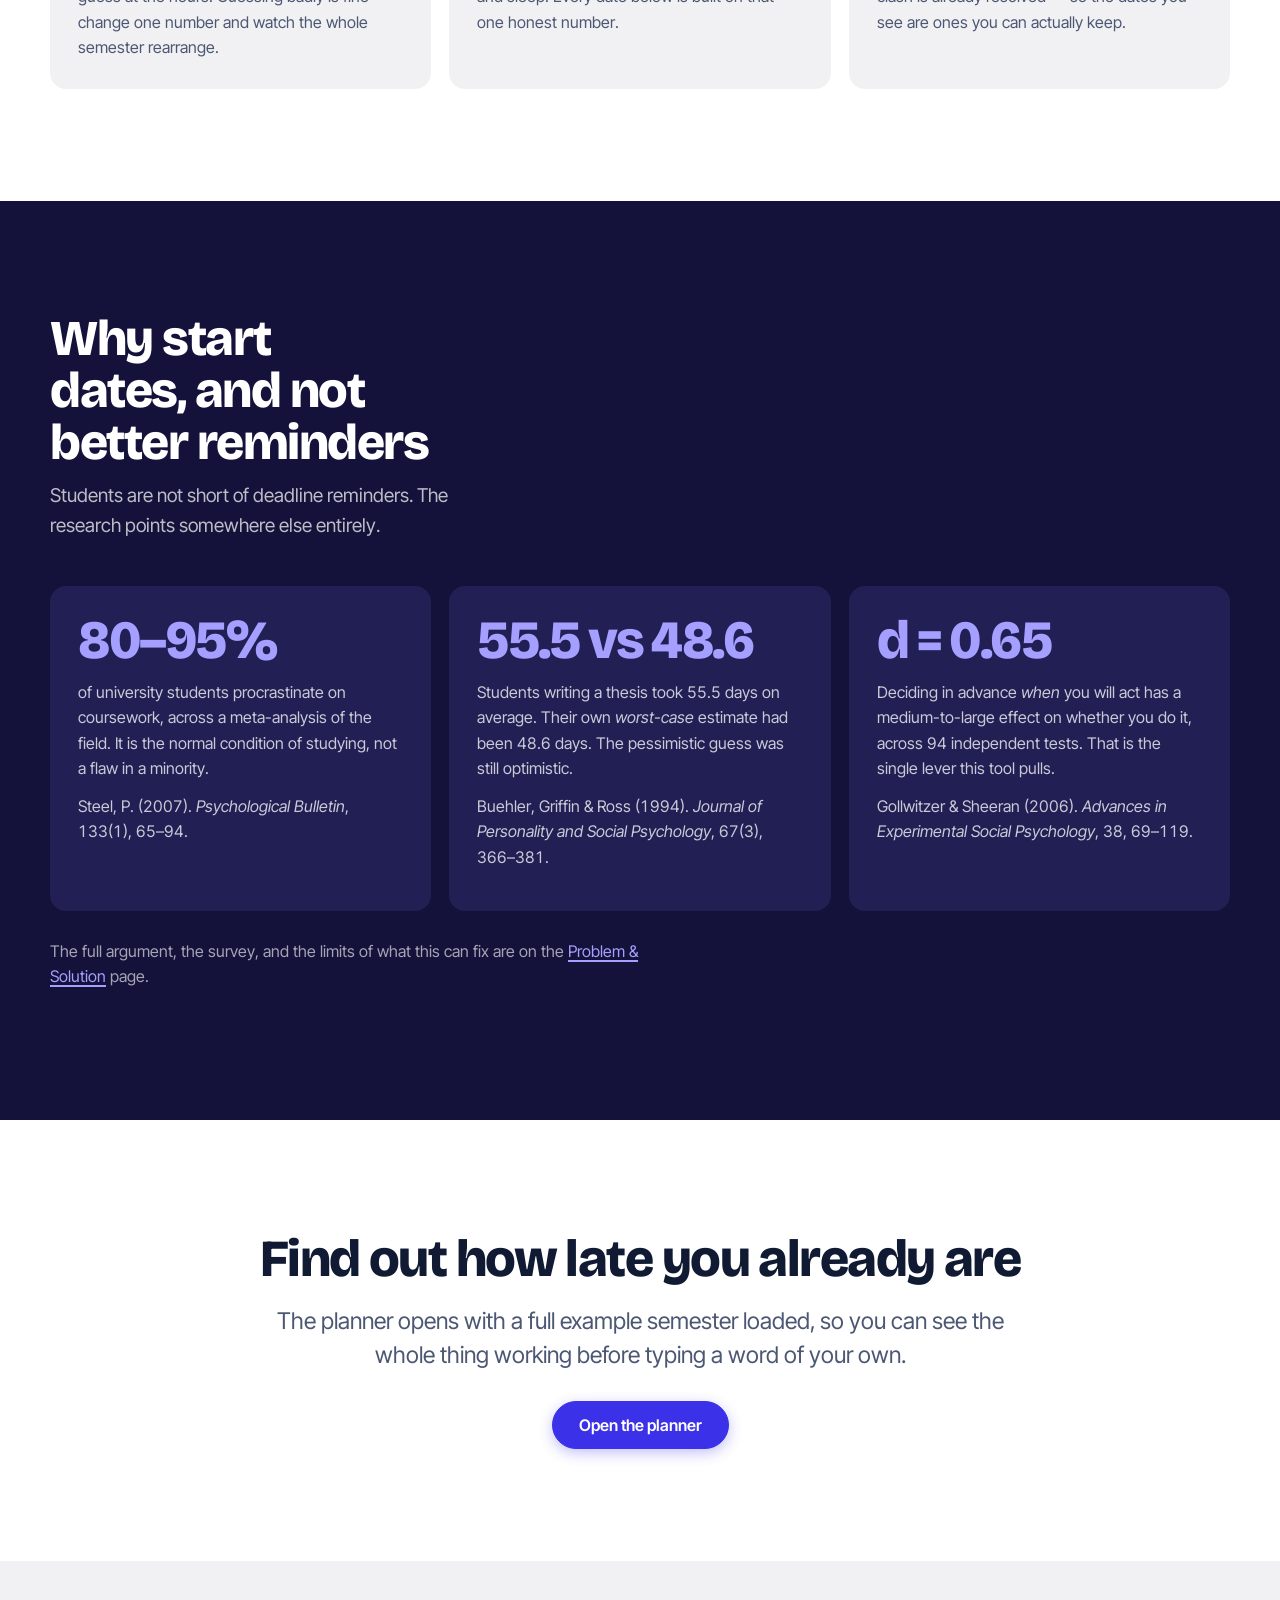
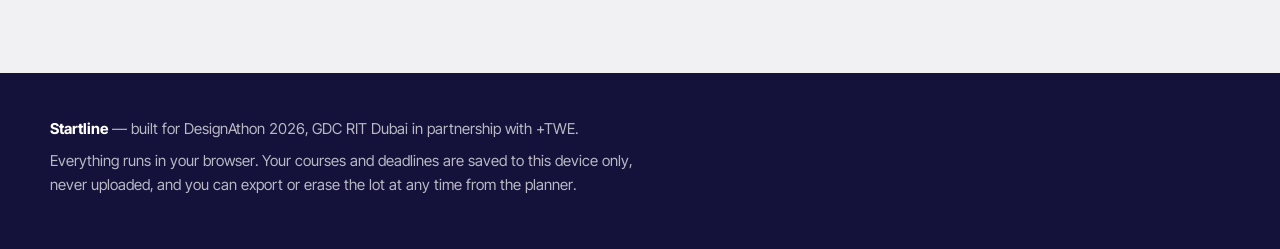
==== commit cf89de47: "Add dark mode" ====
--- a/index.html
+++ b/index.html
@@ -8,6 +8,13 @@
 <link rel="preconnect" href="https://fonts.googleapis.com">
 <link rel="preconnect" href="https://fonts.gstatic.com" crossorigin>
 <link href="https://fonts.googleapis.com/css2?family=Bricolage+Grotesque:opsz,wght@12..96,700;12..96,800&family=Inter+Tight:wght@400;500;600;700&display=swap" rel="stylesheet">
+<script>
+/* Set the theme before first paint so the page never flashes the wrong one. */
+(function(){try{var t=localStorage.getItem('startline.theme');
+if(t!=='dark'&&t!=='light'){t=window.matchMedia('(prefers-color-scheme: dark)').matches?'dark':'light';}
+document.documentElement.setAttribute('data-theme',t);}catch(e){
+document.documentElement.setAttribute('data-theme','light');}})();
+</script>
 <link rel="stylesheet" href="assets/styles.css">
 <link rel="icon" href="data:image/svg+xml,<svg xmlns='http://www.w3.org/2000/svg' viewBox='0 0 32 32'><rect width='32' height='32' rx='8' fill='%233B31E8'/><rect x='7' y='6' width='5' height='20' rx='2.5' fill='white'/><rect x='16' y='14' width='9' height='4' rx='2' fill='white' opacity='.8'/></svg>">
 </head>
@@ -24,11 +31,17 @@
       </svg>
       Startline
     </a>
-    <nav class="nav" aria-label="Main">
+    <div class="masthead-right">
+      <nav class="nav" aria-label="Main">
       <a href="index.html" aria-current="page">Home</a>
       <a href="planner.html">Planner</a>
       <a href="problem-solution.html">Problem &amp; Solution</a>
-    </nav>
+      </nav>
+      <button type="button" class="theme-toggle" id="themeToggle" aria-label="Switch to dark theme" aria-pressed="false">
+        <svg class="icon-moon" viewBox="0 0 24 24" fill="none" stroke="currentColor" stroke-width="2" stroke-linecap="round" stroke-linejoin="round" aria-hidden="true"><path d="M21 12.79A9 9 0 1 1 11.21 3 7 7 0 0 0 21 12.79z"/></svg>
+        <svg class="icon-sun" viewBox="0 0 24 24" fill="none" stroke="currentColor" stroke-width="2" stroke-linecap="round" stroke-linejoin="round" aria-hidden="true"><circle cx="12" cy="12" r="4.2"/><path d="M12 2v2M12 20v2M4.9 4.9l1.4 1.4M17.7 17.7l1.4 1.4M2 12h2M20 12h2M4.9 19.1l1.4-1.4M17.7 6.3l1.4-1.4"/></svg>
+      </button>
+    </div>
   </div>
 </header>
 
@@ -53,35 +66,35 @@
 
           <defs>
             <pattern id="hatch" width="10" height="10" patternTransform="rotate(45)" patternUnits="userSpaceOnUse">
-              <rect width="10" height="10" fill="#BE2A24"/>
-              <line x1="0" y1="0" x2="0" y2="10" stroke="#ffffff" stroke-width="4" opacity=".45"/>
+              <rect width="10" height="10" class="svg-hatch-bg"/>
+              <line x1="0" y1="0" x2="0" y2="10" class="svg-hatch-stripe" stroke-width="4"/>
             </pattern>
           </defs>
 
-          <text x="30" y="36" font-family="Inter Tight, sans-serif" font-size="15" font-weight="600" fill="#4C5773">Report, 4,000 words</text>
-          <text x="30" y="58" font-family="Inter Tight, sans-serif" font-size="15" fill="#5C6680">18 hours of work at 7 free hours a week</text>
-
-          <rect x="30" y="150" width="500" height="6" rx="3" fill="#E0E2E8"/>
-
-          <rect id="win" x="140" y="132" width="350" height="42" rx="8" fill="#EEEDFD"/>
+          <text x="30" y="36" font-family="Inter Tight, sans-serif" font-size="15" font-weight="600" class="svg-ink2">Report, 4,000 words</text>
+          <text x="30" y="58" font-family="Inter Tight, sans-serif" font-size="15" class="svg-ink3">18 hours of work at 7 free hours a week</text>
+
+          <rect x="30" y="150" width="500" height="6" rx="3" class="svg-track"/>
+
+          <rect id="win" x="140" y="132" width="350" height="42" rx="8" class="svg-window"/>
           <rect id="gone" x="140" y="132" width="92" height="42" rx="8" fill="url(#hatch)"/>
 
           <g id="startMark">
-            <rect x="137" y="104" width="6" height="98" rx="3" fill="#3B31E8"/>
-            <text x="140" y="94" text-anchor="middle" font-family="Bricolage Grotesque, sans-serif" font-weight="800" font-size="19" fill="#3B31E8">Startline</text>
-            <text x="140" y="226" text-anchor="middle" font-family="Inter Tight, sans-serif" font-size="15" font-weight="600" fill="#101A33">2 Nov</text>
+            <rect x="137" y="104" width="6" height="98" rx="3" class="svg-brand"/>
+            <text x="140" y="94" text-anchor="middle" font-family="Bricolage Grotesque, sans-serif" font-weight="800" font-size="19" class="svg-brand">Startline</text>
+            <text x="140" y="226" text-anchor="middle" font-family="Inter Tight, sans-serif" font-size="15" font-weight="600" class="svg-ink">2 Nov</text>
           </g>
 
-          <line x1="232" y1="116" x2="232" y2="196" stroke="#101A33" stroke-width="2" stroke-dasharray="5 5"/>
-          <text x="232" y="252" text-anchor="middle" font-family="Inter Tight, sans-serif" font-size="14" fill="#4C5773">today</text>
-          <text x="232" y="270" text-anchor="middle" font-family="Inter Tight, sans-serif" font-size="14" font-weight="600" fill="#101A33">8 Nov</text>
-
-          <rect x="487" y="104" width="6" height="98" rx="3" fill="#101A33"/>
-          <text x="490" y="94" text-anchor="middle" font-family="Bricolage Grotesque, sans-serif" font-weight="800" font-size="19" fill="#101A33">Due</text>
-          <text x="490" y="226" text-anchor="middle" font-family="Inter Tight, sans-serif" font-size="15" font-weight="600" fill="#101A33">20 Nov</text>
-
-          <rect x="30" y="288" width="300" height="28" rx="14" fill="#FADEDC"/>
-          <text x="48" y="307" font-family="Inter Tight, sans-serif" font-size="14.5" font-weight="700" fill="#7E1C17">Six days of that window are already gone</text>
+          <line x1="232" y1="116" x2="232" y2="196" class="svg-stroke-ink" stroke-width="2" stroke-dasharray="5 5"/>
+          <text x="232" y="252" text-anchor="middle" font-family="Inter Tight, sans-serif" font-size="14" class="svg-ink2">today</text>
+          <text x="232" y="270" text-anchor="middle" font-family="Inter Tight, sans-serif" font-size="14" font-weight="600" class="svg-ink">8 Nov</text>
+
+          <rect x="487" y="104" width="6" height="98" rx="3" class="svg-ink"/>
+          <text x="490" y="94" text-anchor="middle" font-family="Bricolage Grotesque, sans-serif" font-weight="800" font-size="19" class="svg-ink">Due</text>
+          <text x="490" y="226" text-anchor="middle" font-family="Inter Tight, sans-serif" font-size="15" font-weight="600" class="svg-ink">20 Nov</text>
+
+          <rect x="30" y="288" width="300" height="28" rx="14" class="svg-overt"/>
+          <text x="48" y="307" font-family="Inter Tight, sans-serif" font-size="14.5" font-weight="700" class="svg-severe">Six days of that window are already gone</text>
         </svg>
         <figcaption>Same deadline, same student. The only thing added is a start date — and it turns out it was last week.</figcaption>
       </figure>
@@ -191,5 +204,6 @@
     });
   })();
 </script>
+<script src="assets/theme.js"></script>
 </body>
 </html>
--- a/assets/styles.css
+++ b/assets/styles.css
@@ -38,6 +38,67 @@
   --sh-1: 0 1px 2px rgba(16,26,51,.05), 0 4px 12px rgba(16,26,51,.05);
   --sh-2: 0 2px 4px rgba(16,26,51,.05), 0 14px 36px rgba(16,26,51,.09);
   --sh-3: 0 30px 70px rgba(16,26,51,.16);
+
+  --masthead-bg: rgba(255,255,255,.82);
+  --hero-glow: rgba(59,49,232,.13);
+  /* readable text laid over a solid accent fill */
+  --on-brand: #FFFFFF;
+  --on-ink: #FFFFFF;
+  --accent-on-deep: #A5A0FF;
+
+  --pill-behind-bg: #BE2A24; --pill-behind-fg: #FFFFFF;
+  --pill-soon-bg:   #FAE3D3; --pill-soon-fg:   #7A3608;
+  --pill-ok-bg:     #DCEFE6; --pill-ok-fg:     #14724E;
+
+  --excess-bg: #BE2A24; --excess-stripe: rgba(255,255,255,.42);
+  --track: #E9EAEE;
+}
+
+/* ---------------- dark theme ----------------
+   data-theme is set by an inline script in <head> before first paint, from
+   the saved choice or the system setting, so the page never flashes light
+   before switching. Only the tokens change; no component rule is duplicated. */
+
+[data-theme="dark"] {
+  --canvas:   #0E0E1C;
+  --surface:  #17172B;
+  --sunken:   #232340;
+  --deep:     #08080F;
+  --deep-2:   #1C1C33;
+
+  --ink:      #EDEEF5;
+  --ink-2:    #AEB4C8;
+  --ink-3:    #8B92AB;
+  --line:     #2C2C48;
+  --line-2:   #3D3D5E;
+
+  --brand:    #7D76FF;
+  --brand-dk: #A29CFF;
+  --brand-lt: #24224D;
+
+  --light:  #6FD6A6;  --light-t:  #123524;
+  --steady: #E8C766;  --steady-t: #332B10;
+  --full:   #F0A268;  --full-t:   #3B2514;
+  --over:   #FF8F87;  --over-t:   #3D1A18;
+  --severe: #FFB9B2;  --severe-t: #4E211C;
+  --clear:  #6B7390;  --clear-t:  #232340;
+
+  --sh-1: 0 1px 2px rgba(0,0,0,.4), 0 4px 14px rgba(0,0,0,.34), inset 0 0 0 1px #2C2C48;
+  --sh-2: 0 2px 6px rgba(0,0,0,.45), 0 16px 40px rgba(0,0,0,.5);
+  --sh-3: 0 30px 70px rgba(0,0,0,.55), inset 0 0 0 1px #2C2C48;
+
+  --masthead-bg: rgba(14,14,28,.82);
+  --hero-glow: rgba(125,118,255,.18);
+  --on-brand: #0E0E1C;
+  --on-ink: #0E0E1C;
+  --accent-on-deep: #A29CFF;
+
+  --pill-behind-bg: #FF8F87; --pill-behind-fg: #3D1A18;
+  --pill-soon-bg:   #3B2514; --pill-soon-fg:   #F0A268;
+  --pill-ok-bg:     #123524; --pill-ok-fg:     #6FD6A6;
+
+  --excess-bg: #E5544B; --excess-stripe: rgba(0,0,0,.32);
+  --track: #232340;
 }
 
 *, *::before, *::after { box-sizing: border-box; }
@@ -83,7 +144,7 @@
 
 .masthead {
   position: sticky; top: 0; z-index: 40;
-  background: rgba(255,255,255,.82);
+  background: var(--masthead-bg);
   backdrop-filter: saturate(180%) blur(14px);
   -webkit-backdrop-filter: saturate(180%) blur(14px);
   border-bottom: 1px solid var(--line);
@@ -105,7 +166,38 @@
   text-decoration: none; color: var(--ink-2); transition: background .15s, color .15s;
 }
 .nav a:hover { background: var(--sunken); color: var(--ink); }
-.nav a[aria-current="page"] { background: var(--ink); color: #fff; }
+.nav a[aria-current="page"] { background: var(--ink); color: var(--on-ink); }
+
+/* ---------------- theme toggle ---------------- */
+
+.masthead-right { display: flex; align-items: center; gap: var(--sp-3); }
+.theme-toggle {
+  width: 42px; height: 42px; border-radius: 50%; flex: none;
+  display: grid; place-items: center;
+  background: transparent; border: 1.5px solid var(--line-2);
+  color: var(--ink-2); cursor: pointer; padding: 0;
+  transition: background .15s, color .15s, border-color .15s;
+}
+.theme-toggle:hover { background: var(--sunken); color: var(--ink); border-color: var(--ink-3); }
+.theme-toggle svg { width: 19px; height: 19px; display: block; }
+/* the icon shows the theme you would switch TO */
+.icon-sun { display: none; }
+[data-theme="dark"] .icon-sun { display: block; }
+[data-theme="dark"] .icon-moon { display: none; }
+
+/* ---------------- themed SVG (hero diagram) ---------------- */
+
+.svg-ink { fill: var(--ink); }
+.svg-ink2 { fill: var(--ink-2); }
+.svg-ink3 { fill: var(--ink-3); }
+.svg-track { fill: var(--line); }
+.svg-brand { fill: var(--brand); }
+.svg-window { fill: var(--brand-lt); }
+.svg-overt { fill: var(--over-t); }
+.svg-severe { fill: var(--severe); }
+.svg-stroke-ink { stroke: var(--ink); }
+.svg-hatch-bg { fill: var(--excess-bg); }
+.svg-hatch-stripe { stroke: var(--excess-stripe); }
 
 /* ---------------- buttons ---------------- */
 
@@ -121,10 +213,10 @@
 .btn:active { transform: translateY(0); }
 
 .btn-primary {
-  background: var(--brand); color: #fff; border-color: var(--brand);
+  background: var(--brand); color: var(--on-brand); border-color: var(--brand);
   box-shadow: 0 4px 14px rgba(59,49,232,.3);
 }
-.btn-primary:hover { background: var(--brand-dk); color: #fff; box-shadow: 0 8px 24px rgba(59,49,232,.36); }
+.btn-primary:hover { background: var(--brand-dk); color: var(--on-brand); box-shadow: 0 8px 24px rgba(59,49,232,.36); }
 
 .btn-danger { color: var(--over); border-color: var(--line-2); }
 .btn-danger:hover { background: var(--over-t); }
@@ -138,7 +230,7 @@
 .hero { padding: var(--sp-8) 0 var(--sp-7); position: relative; overflow: hidden; }
 .hero::before {
   content: ''; position: absolute; inset: -40% 40% 40% -20%;
-  background: radial-gradient(closest-side, rgba(59,49,232,.13), transparent 70%);
+  background: radial-gradient(closest-side, var(--hero-glow), transparent 70%);
   pointer-events: none;
 }
 .hero-grid {
@@ -178,7 +270,7 @@
 .band-deep h2, .band-deep h3 { color: #fff; }
 .band-deep p { color: rgba(255,255,255,.76); }
 .band-deep .muted { color: rgba(255,255,255,.62); }
-.band-deep a { color: #A5A0FF; }
+.band-deep a { color: var(--accent-on-deep); }
 
 .section-head { margin-bottom: var(--sp-6); max-width: 46ch; }
 .section-head h2 { font-size: clamp(32px, 4vw, 50px); margin-bottom: var(--sp-3); }
@@ -198,7 +290,7 @@
 .band-deep .beat { background: var(--deep-2); }
 .beat-step {
   width: 34px; height: 34px; border-radius: 50%;
-  background: var(--brand); color: #fff;
+  background: var(--brand); color: var(--on-brand);
   font-family: var(--display); font-weight: 700; font-size: 16px;
   display: grid; place-items: center;
 }
@@ -221,7 +313,7 @@
   letter-spacing: -0.045em; color: var(--brand);
   display: block; margin-bottom: var(--sp-3);
 }
-.band-deep .ev-fig { color: #A5A0FF; }
+.band-deep .ev-fig { color: var(--accent-on-deep); }
 .ev-item p { font-size: 16px; color: var(--ink-2); margin: 0 0 var(--sp-3); }
 .band-deep .ev-item p { color: rgba(255,255,255,.76); }
 .ev-src { font-size: 13.5px; color: var(--ink-3); margin-top: auto; }
@@ -233,31 +325,50 @@
 .planner-head { margin-bottom: var(--sp-5); }
 .planner-head h1 { font-size: clamp(32px, 4vw, 46px); }
 .planner-grid { display: grid; grid-template-columns: 348px 1fr; gap: var(--sp-5); align-items: start; }
-.rail { position: sticky; top: 84px; }
-.stack { display: flex; flex-direction: column; gap: var(--sp-4); }
+.planner-grid > * { min-width: 0; }
+/* The rail is deliberately NOT sticky. It holds four stacked panels and is
+   always taller than the viewport, and a sticky element taller than the
+   viewport gets pinned with its lower half unreachable — which reads as the
+   column scrolling at a different speed to the rest of the page. */
+.rail { min-width: 0; }
+.stack { display: flex; flex-direction: column; gap: var(--sp-4); min-width: 0; }
 
 .panel {
   background: var(--surface); border-radius: var(--r-lg);
   padding: var(--sp-5); box-shadow: var(--sh-1);
+  min-width: 0; overflow-wrap: anywhere;
 }
 .panel h2 { font-size: 20px; margin-bottom: var(--sp-4); }
 .panel h3 { font-size: 17px; margin-bottom: var(--sp-2); }
 
 /* ---------------- forms ---------------- */
 
-.field { margin-bottom: var(--sp-4); }
+.field { margin-bottom: var(--sp-4); min-width: 0; }
 .field label { display: block; font-size: 14px; font-weight: 600; color: var(--ink-2); margin-bottom: 7px; }
 .field input, .field select, .field textarea {
-  width: 100%; font: inherit; font-size: 16px;
+  width: 100%; min-width: 0; max-width: 100%;
+  font: inherit; font-size: 16px;
   padding: 12px 14px; border: 1.5px solid var(--line-2);
   border-radius: var(--r-md); background: var(--surface); color: var(--ink);
   transition: border-color .15s, box-shadow .15s;
 }
+/* Date fields carry a native picker with a wide intrinsic size. Without this
+   they refuse to shrink and burst out of the card on narrow columns. */
+.field input[type="date"] { padding-inline: 10px; }
+.field input::-webkit-date-and-time-value { text-align: left; margin: 0; }
 .field input:hover, .field select:hover { border-color: var(--ink-3); }
 .field input:focus, .field select:focus {
   border-color: var(--brand); box-shadow: 0 0 0 4px rgba(59,49,232,.14); outline: none;
 }
-.field-row { display: grid; grid-template-columns: 1fr 1fr; gap: var(--sp-3); }
+/* auto-fit collapses this to a single column whenever two would not fit,
+   so it never has to overflow — no breakpoint guessing required */
+.field-row { display: grid; grid-template-columns: repeat(auto-fit, minmax(152px, 1fr)); gap: var(--sp-3); }
+.field-row > * { min-width: 0; }
+
+/* Belt and braces: inside the narrow rail, always stack. Date inputs have a
+   browser-dependent intrinsic width (Safari's is far wider than Chrome's),
+   so this does not rely on measuring anything. */
+.rail .field-row { grid-template-columns: 1fr; }
 .hint { font-size: 13.5px; color: var(--ink-3); margin: 6px 0 0; line-height: 1.45; }
 .field-error { font-size: 14px; color: var(--over); margin: 7px 0 0; font-weight: 600; }
 .invalid input, .invalid select { border-color: var(--over); }
@@ -289,10 +400,11 @@
 
 .tasklist { list-style: none; margin: 0; padding: 0; }
 .taskrow {
-  display: grid; grid-template-columns: 28px 1fr auto;
+  display: grid; grid-template-columns: 28px minmax(0, 1fr) auto;
   gap: var(--sp-3); align-items: start;
   padding: var(--sp-4) 0; border-top: 1px solid var(--line);
 }
+.taskrow > * { min-width: 0; }
 .taskrow:first-child { border-top: 0; padding-top: 0; }
 .taskrow.is-behind {
   background: linear-gradient(90deg, var(--over-t), transparent 65%);
@@ -309,9 +421,9 @@
 .course-dot { display: inline-block; width: 10px; height: 10px; border-radius: 3px; margin-right: 8px; vertical-align: baseline; }
 
 .pill { display: inline-block; font-size: 13px; font-weight: 700; padding: 5px 12px; border-radius: 100px; white-space: nowrap; }
-.pill-behind { background: var(--over); color: #fff; }
-.pill-soon   { background: var(--full-t); color: #7A3608; }
-.pill-ok     { background: var(--light-t); color: var(--light); }
+.pill-behind { background: var(--pill-behind-bg); color: var(--pill-behind-fg); }
+.pill-soon   { background: var(--pill-soon-bg); color: var(--pill-soon-fg); }
+.pill-ok     { background: var(--pill-ok-bg); color: var(--pill-ok-fg); }
 
 /* ---------------- week chart ---------------- */
 
@@ -338,8 +450,8 @@
 .weekbar-severe { background: #D4534B; }
 
 .weekbar-excess {
-  background-color: var(--over);
-  background-image: repeating-linear-gradient(45deg, rgba(255,255,255,.42) 0 4px, transparent 4px 9px);
+  background-color: var(--excess-bg);
+  background-image: repeating-linear-gradient(45deg, var(--excess-stripe) 0 4px, transparent 4px 9px);
   border-radius: 6px 6px 0 0;
 }
 .weeklabel { font-size: 12px; color: var(--ink-3); margin-top: 8px; text-align: center; line-height: 1.3; }
@@ -354,12 +466,12 @@
 .timeline { display: flex; flex-direction: column; gap: 9px; min-width: 660px; }
 .tl-row { display: grid; grid-template-columns: 210px 1fr; gap: var(--sp-4); align-items: center; }
 .tl-name { font-size: 14px; overflow: hidden; text-overflow: ellipsis; white-space: nowrap; }
-.tl-track { position: relative; height: 30px; background: var(--sunken); border-radius: 8px; overflow: hidden; }
+.tl-track { position: relative; height: 30px; background: var(--track); border-radius: 8px; overflow: hidden; }
 .tl-bar { position: absolute; top: 5px; height: 20px; border-radius: 6px; }
 .tl-bar-normal { background: var(--brand); opacity: .85; }
 .tl-bar-behind {
-  background-color: var(--over);
-  background-image: repeating-linear-gradient(45deg, rgba(255,255,255,.4) 0 4px, transparent 4px 9px);
+  background-color: var(--excess-bg);
+  background-image: repeating-linear-gradient(45deg, var(--excess-stripe) 0 4px, transparent 4px 9px);
 }
 .tl-due { position: absolute; top: 0; width: 3px; height: 100%; background: var(--ink); }
 .tl-now { position: absolute; top: 0; width: 2px; height: 100%; background: var(--ink-3); }
@@ -421,7 +533,6 @@
 
 @media (max-width: 1000px) {
   .planner-grid { grid-template-columns: 1fr; }
-  .rail { position: static; }
   .hero-grid { grid-template-columns: 1fr; gap: var(--sp-6); }
   .hero-art { transform: none; }
   .beats, .ev { grid-template-columns: 1fr; }
@@ -438,7 +549,6 @@
   .btn { padding: 13px 20px; font-size: 15px; }
   .taskrow { grid-template-columns: 28px 1fr; }
   .task-actions { grid-column: 2; margin-top: var(--sp-2); }
-  .field-row { grid-template-columns: 1fr; }
   .tl-row, .tl-axis { grid-template-columns: 130px 1fr; }
   .timeline { min-width: 540px; }
   .weekcol-bars { height: 150px; }
@@ -458,3 +568,4 @@
   body { background: #fff; }
   .panel { box-shadow: none; border: 1px solid #999; break-inside: avoid; }
 }
+/* build: 2026-09-13T18:04Z */
